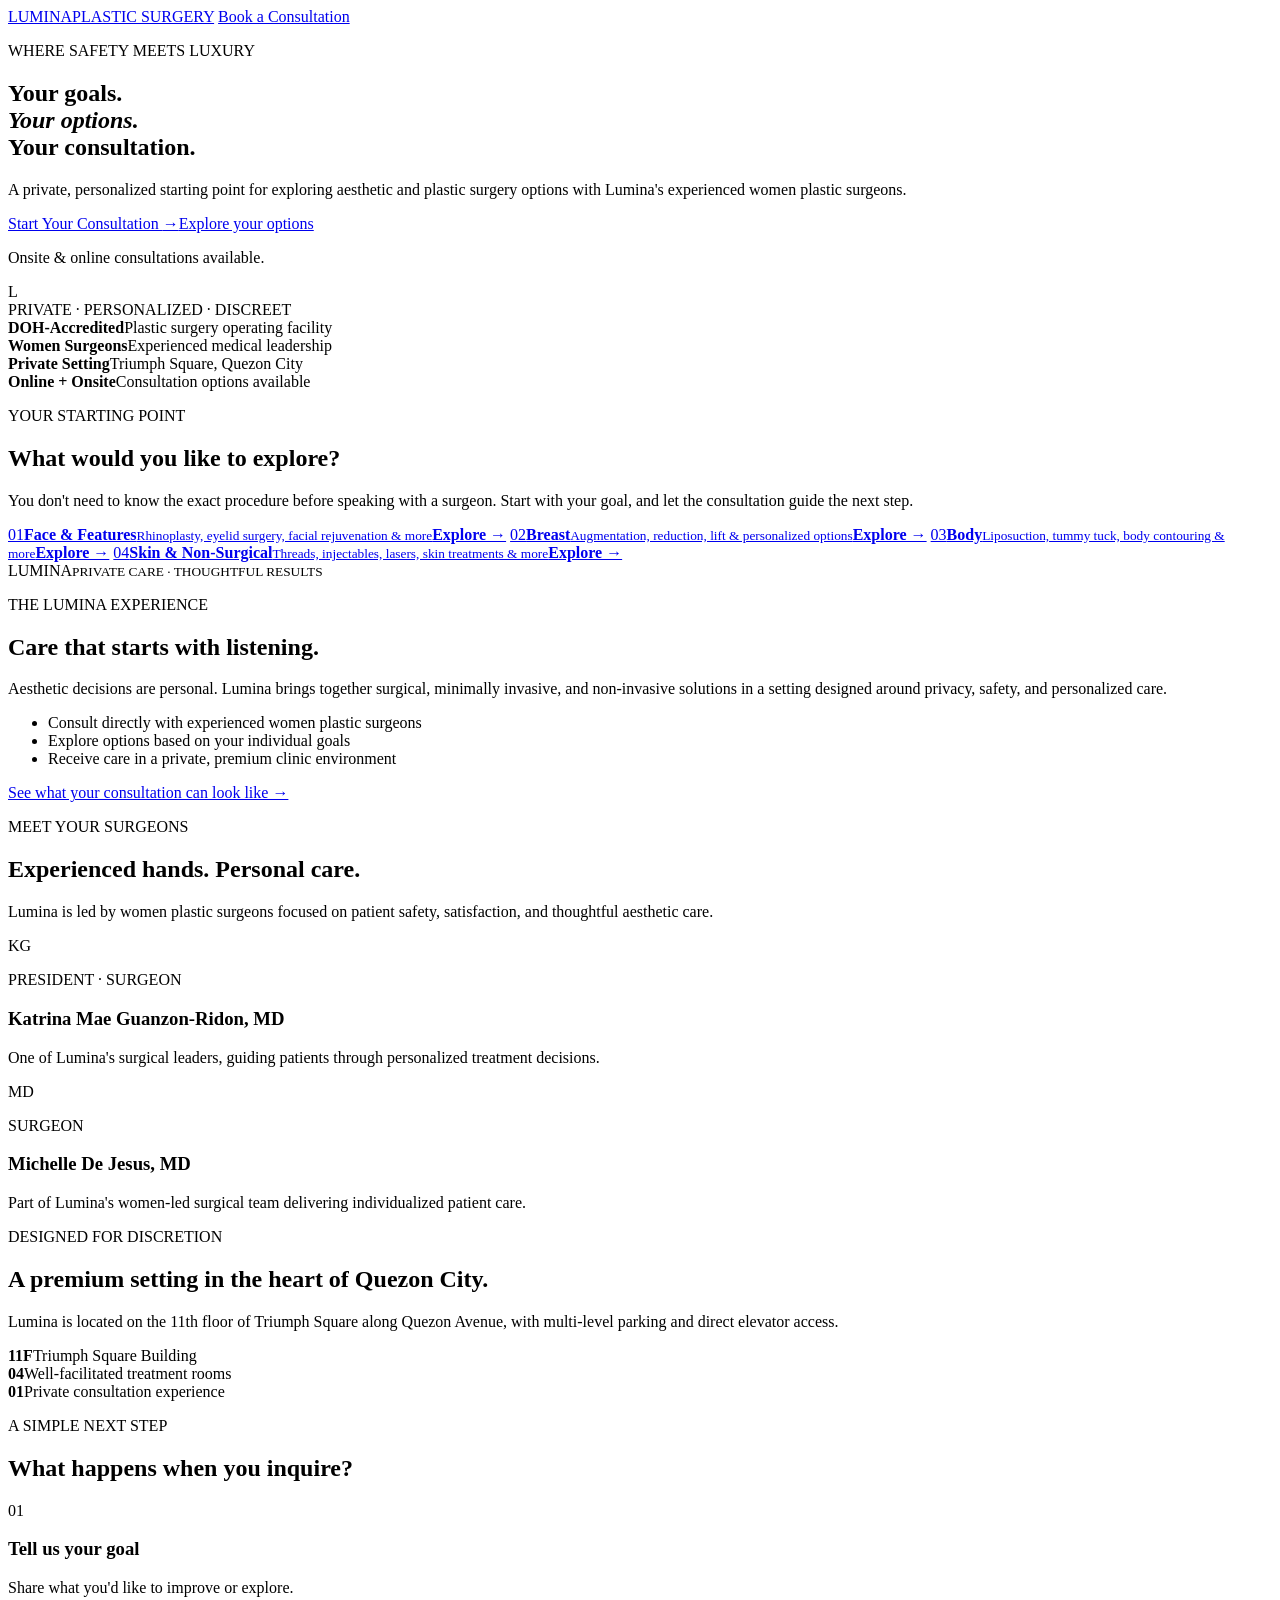
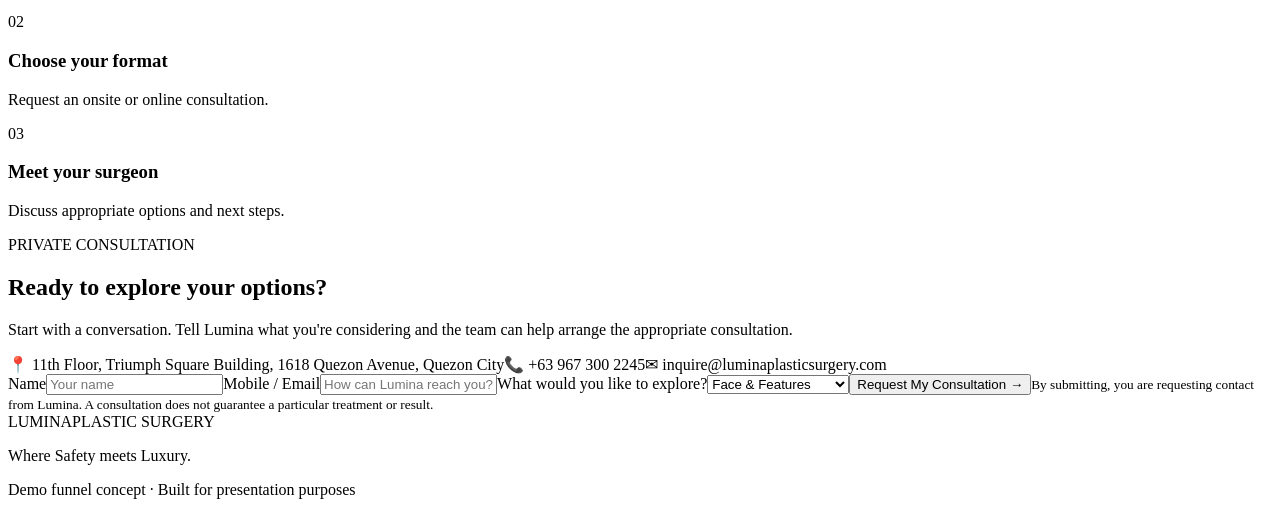
==== index.html @ b513e0ab "Build Lumina Funnel V1" ====
<!doctype html>
<html lang="en">
<head>
  <meta charset="utf-8">
  <meta name="viewport" content="width=device-width, initial-scale=1">
  <title>Lumina Plastic Surgery | Private Consultation</title>
  <meta name="description" content="A private consultation experience for surgical, minimally invasive, and non-invasive aesthetic care at Lumina Plastic Surgery in Quezon City.">
  <link rel="preconnect" href="https://fonts.googleapis.com">
  <link rel="preconnect" href="https://fonts.gstatic.com" crossorigin>
  <link href="https://fonts.googleapis.com/css2?family=DM+Sans:wght@400;500;600&family=Playfair+Display:wght@500;600&display=swap" rel="stylesheet">
  <link rel="stylesheet" href="styles.css">
</head>
<body>
  <header class="nav">
    <a class="brand" href="#top" aria-label="Lumina Plastic Surgery home">LUMINA<span>PLASTIC SURGERY</span></a>
    <a class="nav-cta" href="#consultation">Book a Consultation</a>
  </header>

  <main id="top">
    <section class="hero">
      <div class="hero-copy">
        <p class="eyebrow">WHERE SAFETY MEETS LUXURY</p>
        <h1>Your goals.<br><em>Your options.</em><br>Your consultation.</h1>
        <p class="lead">A private, personalized starting point for exploring aesthetic and plastic surgery options with Lumina's experienced women plastic surgeons.</p>
        <div class="actions"><a class="button primary" href="#consultation">Start Your Consultation <span>→</span></a><a class="text-link" href="#path">Explore your options</a></div>
        <p class="micro">Onsite &amp; online consultations available.</p>
      </div>
      <div class="hero-art" aria-label="Lumina private consultation setting">
        <div class="arch"><div class="arch-inner"><span>L</span></div></div>
        <div class="art-note">PRIVATE · PERSONALIZED · DISCREET</div>
      </div>
    </section>

    <section class="trust-strip">
      <div><strong>DOH-Accredited</strong><span>Plastic surgery operating facility</span></div>
      <div><strong>Women Surgeons</strong><span>Experienced medical leadership</span></div>
      <div><strong>Private Setting</strong><span>Triumph Square, Quezon City</span></div>
      <div><strong>Online + Onsite</strong><span>Consultation options available</span></div>
    </section>

    <section class="section" id="path">
      <div class="section-intro"><p class="eyebrow">YOUR STARTING POINT</p><h2>What would you like to explore?</h2><p>You don't need to know the exact procedure before speaking with a surgeon. Start with your goal, and let the consultation guide the next step.</p></div>
      <div class="goal-grid">
        <a href="#consultation"><span>01</span><strong>Face &amp; Features</strong><small>Rhinoplasty, eyelid surgery, facial rejuvenation &amp; more</small><b>Explore →</b></a>
        <a href="#consultation"><span>02</span><strong>Breast</strong><small>Augmentation, reduction, lift &amp; personalized options</small><b>Explore →</b></a>
        <a href="#consultation"><span>03</span><strong>Body</strong><small>Liposuction, tummy tuck, body contouring &amp; more</small><b>Explore →</b></a>
        <a href="#consultation"><span>04</span><strong>Skin &amp; Non-Surgical</strong><small>Threads, injectables, lasers, skin treatments &amp; more</small><b>Explore →</b></a>
      </div>
    </section>

    <section class="editorial">
      <div class="editorial-image"><div><span>LUMINA</span><small>PRIVATE CARE · THOUGHTFUL RESULTS</small></div></div>
      <div class="editorial-copy"><p class="eyebrow">THE LUMINA EXPERIENCE</p><h2>Care that starts with listening.</h2><p>Aesthetic decisions are personal. Lumina brings together surgical, minimally invasive, and non-invasive solutions in a setting designed around privacy, safety, and personalized care.</p><ul><li>Consult directly with experienced women plastic surgeons</li><li>Explore options based on your individual goals</li><li>Receive care in a private, premium clinic environment</li></ul><a class="text-link" href="#consultation">See what your consultation can look like →</a></div>
    </section>

    <section class="doctors section">
      <div class="section-intro"><p class="eyebrow">MEET YOUR SURGEONS</p><h2>Experienced hands. Personal care.</h2><p>Lumina is led by women plastic surgeons focused on patient safety, satisfaction, and thoughtful aesthetic care.</p></div>
      <div class="doctor-grid"><article><div class="portrait">KG</div><p class="role">PRESIDENT · SURGEON</p><h3>Katrina Mae Guanzon-Ridon, MD</h3><p>One of Lumina's surgical leaders, guiding patients through personalized treatment decisions.</p></article><article><div class="portrait">MD</div><p class="role">SURGEON</p><h3>Michelle De Jesus, MD</h3><p>Part of Lumina's women-led surgical team delivering individualized patient care.</p></article></div>
    </section>

    <section class="facility">
      <div><p class="eyebrow">DESIGNED FOR DISCRETION</p><h2>A premium setting in the heart of Quezon City.</h2><p>Lumina is located on the 11th floor of Triumph Square along Quezon Avenue, with multi-level parking and direct elevator access.</p></div>
      <div class="facility-card"><div><strong>11F</strong><span>Triumph Square Building</span></div><div><strong>04</strong><span>Well-facilitated treatment rooms</span></div><div><strong>01</strong><span>Private consultation experience</span></div></div>
    </section>

    <section class="steps section"><div class="section-intro"><p class="eyebrow">A SIMPLE NEXT STEP</p><h2>What happens when you inquire?</h2></div><div class="step-grid"><div><span>01</span><h3>Tell us your goal</h3><p>Share what you'd like to improve or explore.</p></div><div><span>02</span><h3>Choose your format</h3><p>Request an onsite or online consultation.</p></div><div><span>03</span><h3>Meet your surgeon</h3><p>Discuss appropriate options and next steps.</p></div></div></section>

    <section class="consult" id="consultation">
      <div class="consult-copy"><p class="eyebrow">PRIVATE CONSULTATION</p><h2>Ready to explore your options?</h2><p>Start with a conversation. Tell Lumina what you're considering and the team can help arrange the appropriate consultation.</p><div class="contact-lines"><span>📍 11th Floor, Triumph Square Building, 1618 Quezon Avenue, Quezon City</span><span>📞 +63 967 300 2245</span><span>✉ inquire@luminaplasticsurgery.com</span></div></div>
      <form class="form" action="https://formsubmit.co/inquire@luminaplasticsurgery.com" method="POST"><input type="hidden" name="_subject" value="Lumina Consultation Inquiry"><input type="hidden" name="_captcha" value="false"><label>Name<input name="name" required placeholder="Your name"></label><label>Mobile / Email<input name="contact" required placeholder="How can Lumina reach you?"></label><label>What would you like to explore?<select name="goal"><option>Face & Features</option><option>Breast</option><option>Body</option><option>Skin & Non-Surgical</option><option>I'm not sure yet</option></select></label><button class="button primary" type="submit">Request My Consultation <span>→</span></button><small>By submitting, you are requesting contact from Lumina. A consultation does not guarantee a particular treatment or result.</small></form>
    </section>
  </main>

  <footer><div class="brand">LUMINA<span>PLASTIC SURGERY</span></div><p>Where Safety meets Luxury.</p><p>Demo funnel concept · Built for presentation purposes</p></footer>
</body>
</html>
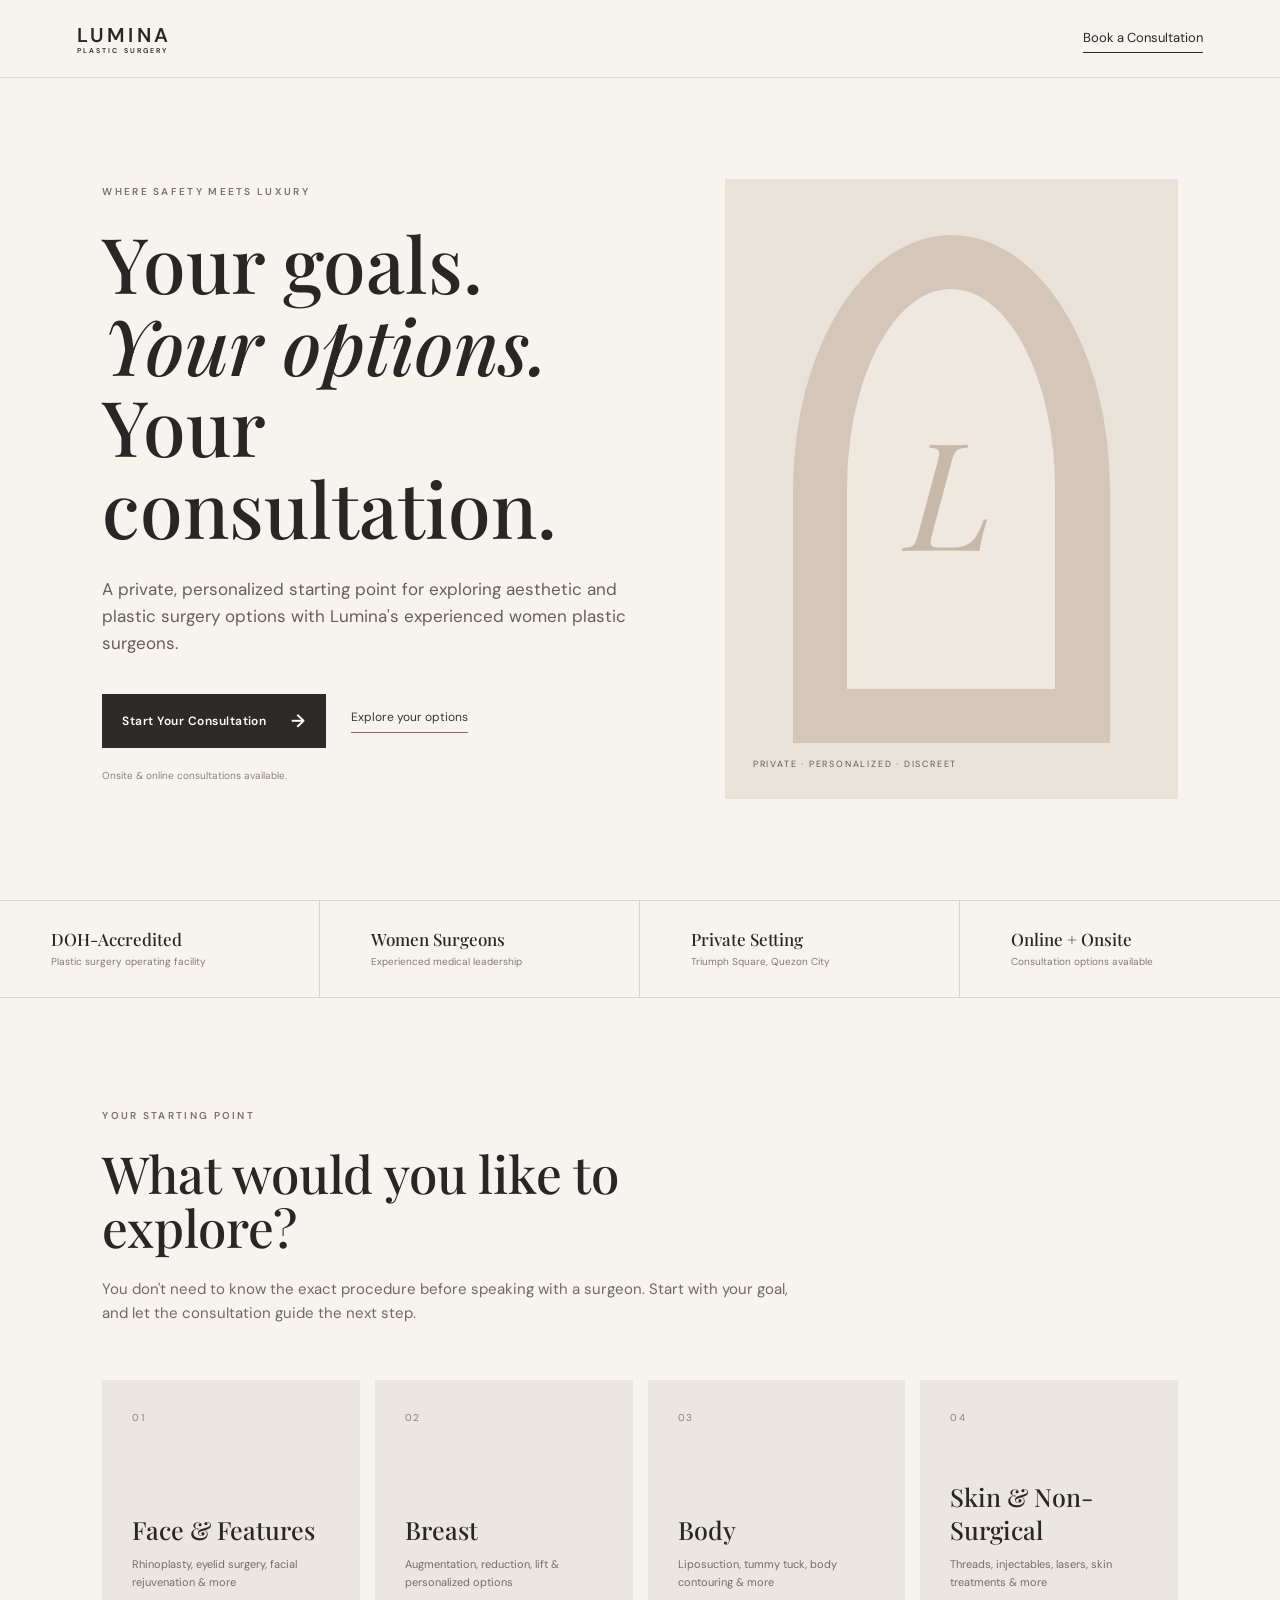
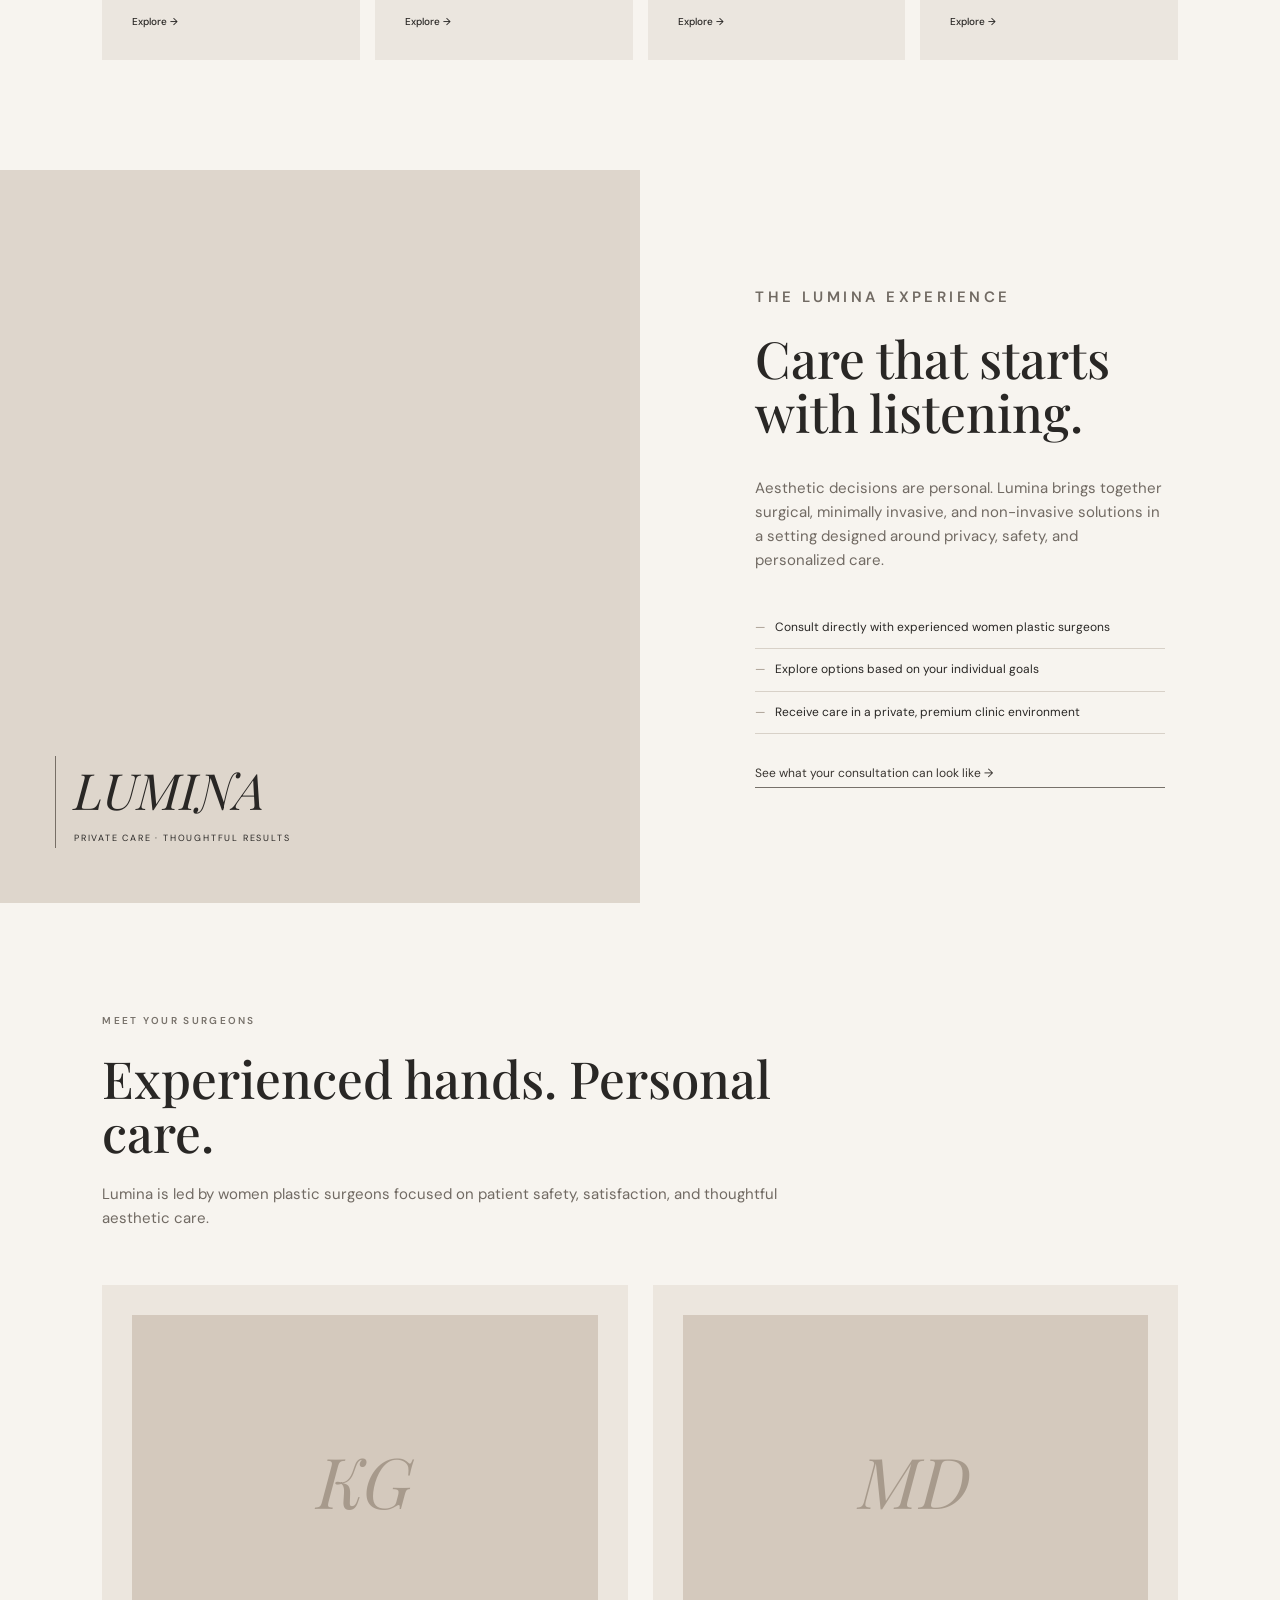
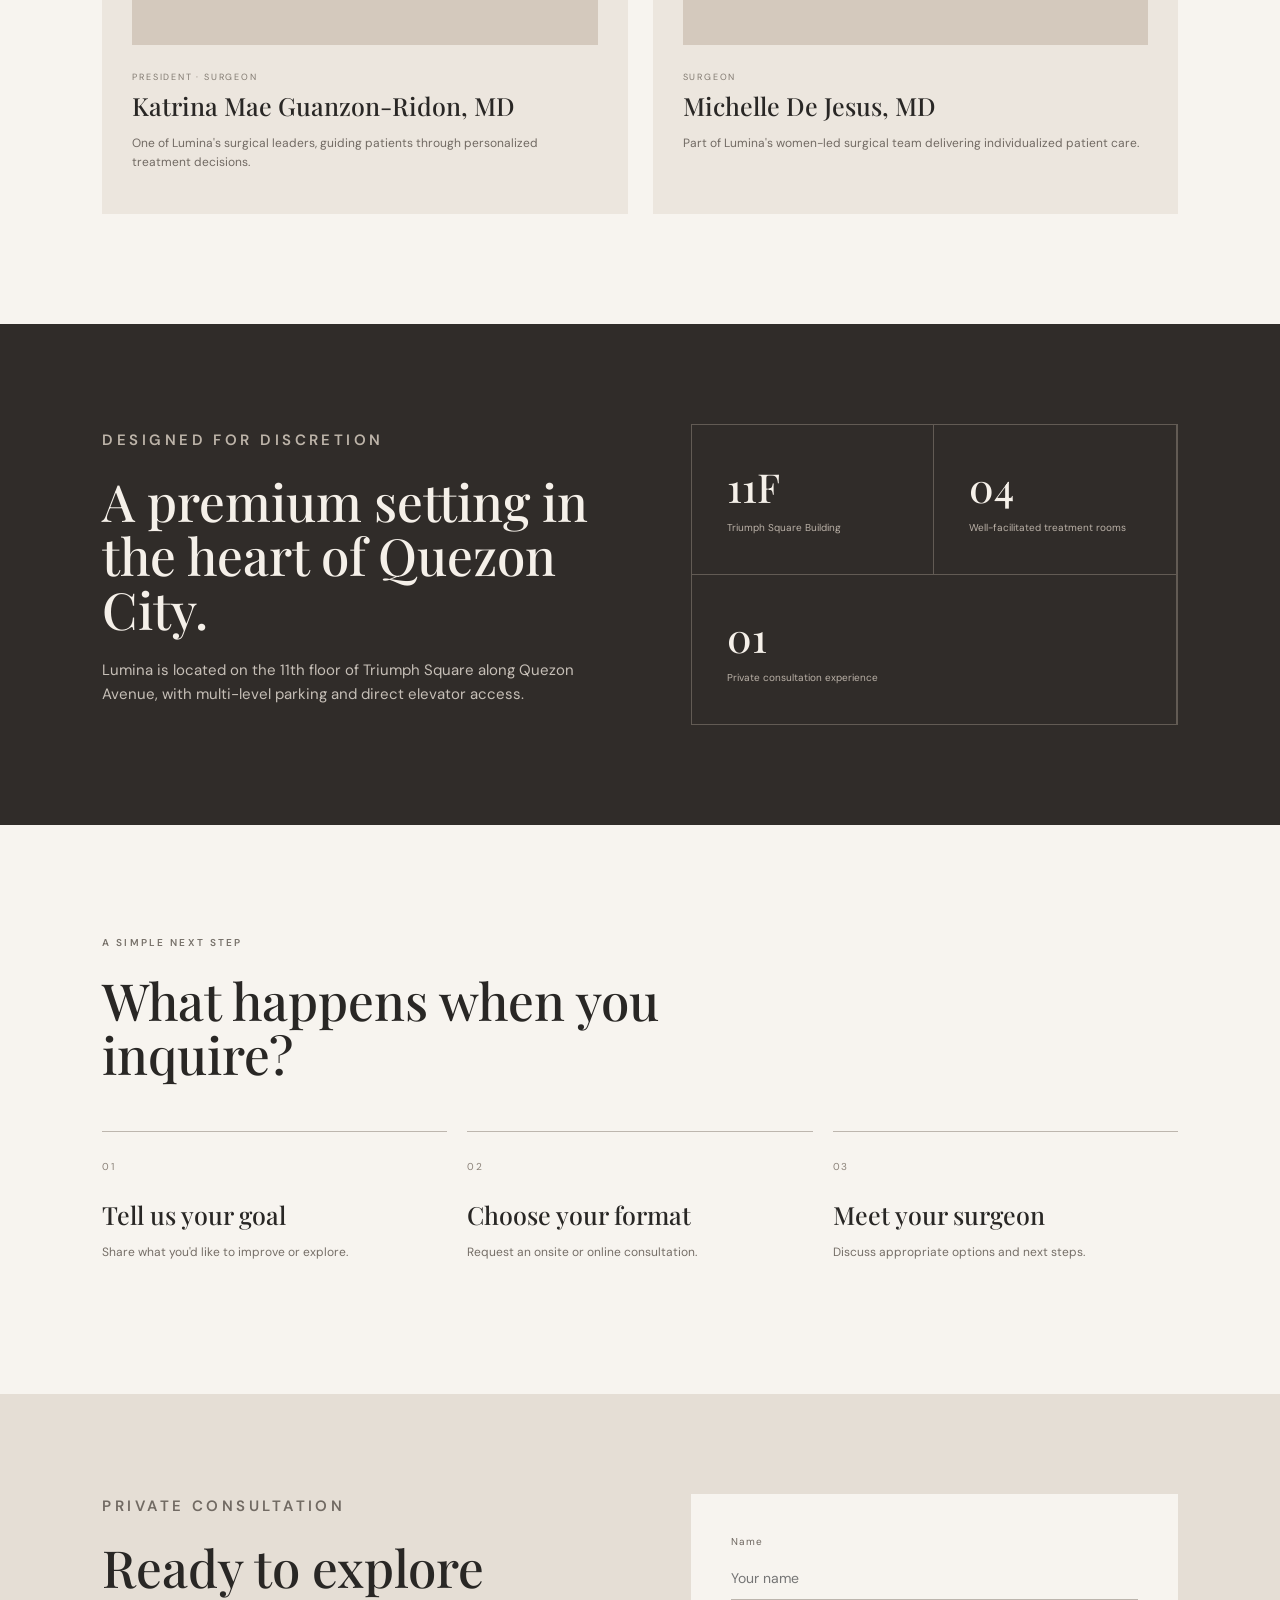
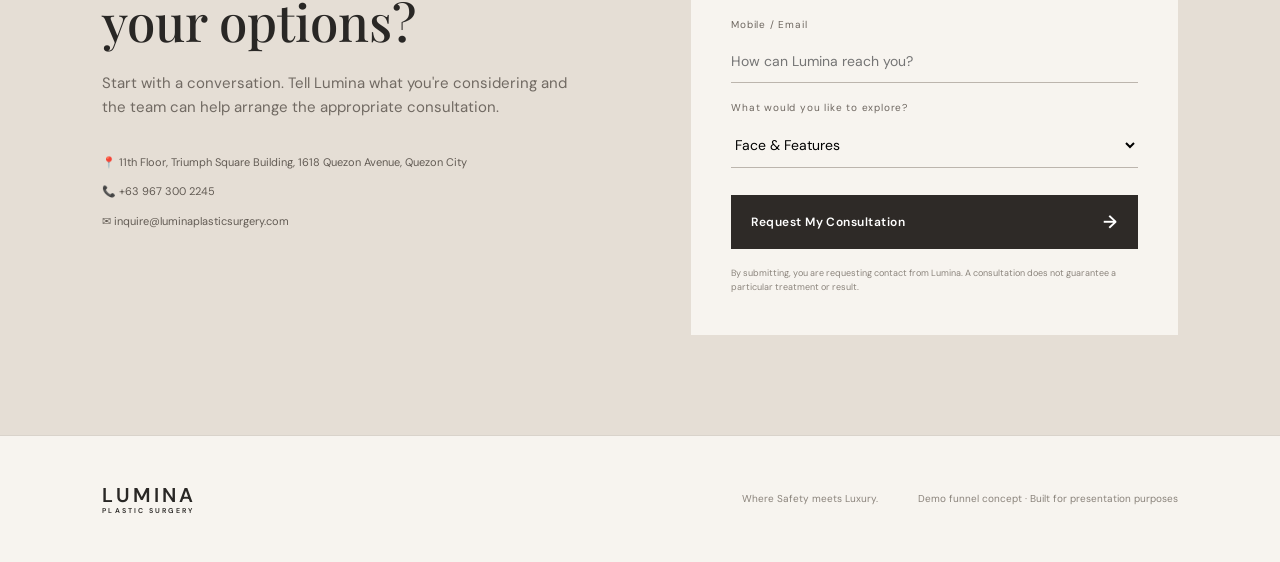
==== commit 969a701b: "Promote Lumina Funnel V1.1 to root" ====
--- a/index.html
+++ b/index.html
@@ -1,76 +1 @@
-<!doctype html>
-<html lang="en">
-<head>
-  <meta charset="utf-8">
-  <meta name="viewport" content="width=device-width, initial-scale=1">
-  <title>Lumina Plastic Surgery | Private Consultation</title>
-  <meta name="description" content="A private consultation experience for surgical, minimally invasive, and non-invasive aesthetic care at Lumina Plastic Surgery in Quezon City.">
-  <link rel="preconnect" href="https://fonts.googleapis.com">
-  <link rel="preconnect" href="https://fonts.gstatic.com" crossorigin>
-  <link href="https://fonts.googleapis.com/css2?family=DM+Sans:wght@400;500;600&family=Playfair+Display:wght@500;600&display=swap" rel="stylesheet">
-  <link rel="stylesheet" href="styles.css">
-</head>
-<body>
-  <header class="nav">
-    <a class="brand" href="#top" aria-label="Lumina Plastic Surgery home">LUMINA<span>PLASTIC SURGERY</span></a>
-    <a class="nav-cta" href="#consultation">Book a Consultation</a>
-  </header>
-
-  <main id="top">
-    <section class="hero">
-      <div class="hero-copy">
-        <p class="eyebrow">WHERE SAFETY MEETS LUXURY</p>
-        <h1>Your goals.<br><em>Your options.</em><br>Your consultation.</h1>
-        <p class="lead">A private, personalized starting point for exploring aesthetic and plastic surgery options with Lumina's experienced women plastic surgeons.</p>
-        <div class="actions"><a class="button primary" href="#consultation">Start Your Consultation <span>→</span></a><a class="text-link" href="#path">Explore your options</a></div>
-        <p class="micro">Onsite &amp; online consultations available.</p>
-      </div>
-      <div class="hero-art" aria-label="Lumina private consultation setting">
-        <div class="arch"><div class="arch-inner"><span>L</span></div></div>
-        <div class="art-note">PRIVATE · PERSONALIZED · DISCREET</div>
-      </div>
-    </section>
-
-    <section class="trust-strip">
-      <div><strong>DOH-Accredited</strong><span>Plastic surgery operating facility</span></div>
-      <div><strong>Women Surgeons</strong><span>Experienced medical leadership</span></div>
-      <div><strong>Private Setting</strong><span>Triumph Square, Quezon City</span></div>
-      <div><strong>Online + Onsite</strong><span>Consultation options available</span></div>
-    </section>
-
-    <section class="section" id="path">
-      <div class="section-intro"><p class="eyebrow">YOUR STARTING POINT</p><h2>What would you like to explore?</h2><p>You don't need to know the exact procedure before speaking with a surgeon. Start with your goal, and let the consultation guide the next step.</p></div>
-      <div class="goal-grid">
-        <a href="#consultation"><span>01</span><strong>Face &amp; Features</strong><small>Rhinoplasty, eyelid surgery, facial rejuvenation &amp; more</small><b>Explore →</b></a>
-        <a href="#consultation"><span>02</span><strong>Breast</strong><small>Augmentation, reduction, lift &amp; personalized options</small><b>Explore →</b></a>
-        <a href="#consultation"><span>03</span><strong>Body</strong><small>Liposuction, tummy tuck, body contouring &amp; more</small><b>Explore →</b></a>
-        <a href="#consultation"><span>04</span><strong>Skin &amp; Non-Surgical</strong><small>Threads, injectables, lasers, skin treatments &amp; more</small><b>Explore →</b></a>
-      </div>
-    </section>
-
-    <section class="editorial">
-      <div class="editorial-image"><div><span>LUMINA</span><small>PRIVATE CARE · THOUGHTFUL RESULTS</small></div></div>
-      <div class="editorial-copy"><p class="eyebrow">THE LUMINA EXPERIENCE</p><h2>Care that starts with listening.</h2><p>Aesthetic decisions are personal. Lumina brings together surgical, minimally invasive, and non-invasive solutions in a setting designed around privacy, safety, and personalized care.</p><ul><li>Consult directly with experienced women plastic surgeons</li><li>Explore options based on your individual goals</li><li>Receive care in a private, premium clinic environment</li></ul><a class="text-link" href="#consultation">See what your consultation can look like →</a></div>
-    </section>
-
-    <section class="doctors section">
-      <div class="section-intro"><p class="eyebrow">MEET YOUR SURGEONS</p><h2>Experienced hands. Personal care.</h2><p>Lumina is led by women plastic surgeons focused on patient safety, satisfaction, and thoughtful aesthetic care.</p></div>
-      <div class="doctor-grid"><article><div class="portrait">KG</div><p class="role">PRESIDENT · SURGEON</p><h3>Katrina Mae Guanzon-Ridon, MD</h3><p>One of Lumina's surgical leaders, guiding patients through personalized treatment decisions.</p></article><article><div class="portrait">MD</div><p class="role">SURGEON</p><h3>Michelle De Jesus, MD</h3><p>Part of Lumina's women-led surgical team delivering individualized patient care.</p></article></div>
-    </section>
-
-    <section class="facility">
-      <div><p class="eyebrow">DESIGNED FOR DISCRETION</p><h2>A premium setting in the heart of Quezon City.</h2><p>Lumina is located on the 11th floor of Triumph Square along Quezon Avenue, with multi-level parking and direct elevator access.</p></div>
-      <div class="facility-card"><div><strong>11F</strong><span>Triumph Square Building</span></div><div><strong>04</strong><span>Well-facilitated treatment rooms</span></div><div><strong>01</strong><span>Private consultation experience</span></div></div>
-    </section>
-
-    <section class="steps section"><div class="section-intro"><p class="eyebrow">A SIMPLE NEXT STEP</p><h2>What happens when you inquire?</h2></div><div class="step-grid"><div><span>01</span><h3>Tell us your goal</h3><p>Share what you'd like to improve or explore.</p></div><div><span>02</span><h3>Choose your format</h3><p>Request an onsite or online consultation.</p></div><div><span>03</span><h3>Meet your surgeon</h3><p>Discuss appropriate options and next steps.</p></div></div></section>
-
-    <section class="consult" id="consultation">
-      <div class="consult-copy"><p class="eyebrow">PRIVATE CONSULTATION</p><h2>Ready to explore your options?</h2><p>Start with a conversation. Tell Lumina what you're considering and the team can help arrange the appropriate consultation.</p><div class="contact-lines"><span>📍 11th Floor, Triumph Square Building, 1618 Quezon Avenue, Quezon City</span><span>📞 +63 967 300 2245</span><span>✉ inquire@luminaplasticsurgery.com</span></div></div>
-      <form class="form" action="https://formsubmit.co/inquire@luminaplasticsurgery.com" method="POST"><input type="hidden" name="_subject" value="Lumina Consultation Inquiry"><input type="hidden" name="_captcha" value="false"><label>Name<input name="name" required placeholder="Your name"></label><label>Mobile / Email<input name="contact" required placeholder="How can Lumina reach you?"></label><label>What would you like to explore?<select name="goal"><option>Face & Features</option><option>Breast</option><option>Body</option><option>Skin & Non-Surgical</option><option>I'm not sure yet</option></select></label><button class="button primary" type="submit">Request My Consultation <span>→</span></button><small>By submitting, you are requesting contact from Lumina. A consultation does not guarantee a particular treatment or result.</small></form>
-    </section>
-  </main>
-
-  <footer><div class="brand">LUMINA<span>PLASTIC SURGERY</span></div><p>Where Safety meets Luxury.</p><p>Demo funnel concept · Built for presentation purposes</p></footer>
-</body>
-</html>+<!doctype html><html lang="en"><head><meta charset="utf-8"><meta name="viewport" content="width=device-width, initial-scale=1"><title>Lumina Plastic Surgery | Private Consultation</title><meta name="description" content="A private consultation experience for surgical, minimally invasive, and non-invasive aesthetic care at Lumina Plastic Surgery in Quezon City."><meta name="theme-color" content="#f6f2ec"><meta property="og:title" content="Lumina Plastic Surgery | Private Consultation"><meta property="og:description" content="Your goals. Your options. Your consultation."><meta property="og:type" content="website"><link rel="preconnect" href="https://fonts.googleapis.com"><link rel="preconnect" href="https://fonts.gstatic.com" crossorigin><link href="https://fonts.googleapis.com/css2?family=DM+Sans:wght@400;500;600&family=Playfair+Display:wght@500;600&display=swap" rel="stylesheet"><link rel="stylesheet" href="styles.css"></head><body><header class="nav"><a class="brand" href="#top" aria-label="Lumina Plastic Surgery home">LUMINA<span>PLASTIC SURGERY</span></a><a class="nav-cta" href="#consultation">Book a Consultation</a></header><main id="top"><section class="hero"><div class="hero-copy"><p class="eyebrow">WHERE SAFETY MEETS LUXURY</p><h1>Your goals.<br><em>Your options.</em><br>Your consultation.</h1><p class="lead">A private, personalized starting point for exploring aesthetic and plastic surgery options with Lumina's experienced women plastic surgeons.</p><div class="actions"><a class="button primary" href="#consultation">Start Your Consultation <span>→</span></a><a class="text-link" href="#path">Explore your options</a></div><p class="micro">Onsite &amp; online consultations available.</p></div><div class="hero-art" aria-label="Lumina private consultation setting"><div class="arch"><div class="arch-inner"><span>L</span></div></div><div class="art-note">PRIVATE · PERSONALIZED · DISCREET</div></div></section><section class="trust-strip" aria-label="Lumina trust points"><div><strong>DOH-Accredited</strong><span>Plastic surgery operating facility</span></div><div><strong>Women Surgeons</strong><span>Experienced medical leadership</span></div><div><strong>Private Setting</strong><span>Triumph Square, Quezon City</span></div><div><strong>Online + Onsite</strong><span>Consultation options available</span></div></section><section class="section" id="path"><div class="section-intro"><p class="eyebrow">YOUR STARTING POINT</p><h2>What would you like to explore?</h2><p>You don't need to know the exact procedure before speaking with a surgeon. Start with your goal, and let the consultation guide the next step.</p></div><div class="goal-grid"><a href="#consultation"><span>01</span><strong>Face &amp; Features</strong><small>Rhinoplasty, eyelid surgery, facial rejuvenation &amp; more</small><b>Explore →</b></a><a href="#consultation"><span>02</span><strong>Breast</strong><small>Augmentation, reduction, lift &amp; personalized options</small><b>Explore →</b></a><a href="#consultation"><span>03</span><strong>Body</strong><small>Liposuction, tummy tuck, body contouring &amp; more</small><b>Explore →</b></a><a href="#consultation"><span>04</span><strong>Skin &amp; Non-Surgical</strong><small>Threads, injectables, lasers, skin treatments &amp; more</small><b>Explore →</b></a></div></section><section class="editorial"><div class="editorial-image"><div><span>LUMINA</span><small>PRIVATE CARE · THOUGHTFUL RESULTS</small></div></div><div class="editorial-copy"><p class="eyebrow">THE LUMINA EXPERIENCE</p><h2>Care that starts with listening.</h2><p>Aesthetic decisions are personal. Lumina brings together surgical, minimally invasive, and non-invasive solutions in a setting designed around privacy, safety, and personalized care.</p><ul><li>Consult directly with experienced women plastic surgeons</li><li>Explore options based on your individual goals</li><li>Receive care in a private, premium clinic environment</li></ul><a class="text-link" href="#consultation">See what your consultation can look like →</a></div></section><section class="doctors section"><div class="section-intro"><p class="eyebrow">MEET YOUR SURGEONS</p><h2>Experienced hands. Personal care.</h2><p>Lumina is led by women plastic surgeons focused on patient safety, satisfaction, and thoughtful aesthetic care.</p></div><div class="doctor-grid"><article><div class="portrait">KG</div><p class="role">PRESIDENT · SURGEON</p><h3>Katrina Mae Guanzon-Ridon, MD</h3><p>One of Lumina's surgical leaders, guiding patients through personalized treatment decisions.</p></article><article><div class="portrait">MD</div><p class="role">SURGEON</p><h3>Michelle De Jesus, MD</h3><p>Part of Lumina's women-led surgical team delivering individualized patient care.</p></article></div></section><section class="facility"><div><p class="eyebrow">DESIGNED FOR DISCRETION</p><h2>A premium setting in the heart of Quezon City.</h2><p>Lumina is located on the 11th floor of Triumph Square along Quezon Avenue, with multi-level parking and direct elevator access.</p></div><div class="facility-card"><div><strong>11F</strong><span>Triumph Square Building</span></div><div><strong>04</strong><span>Well-facilitated treatment rooms</span></div><div><strong>01</strong><span>Private consultation experience</span></div></div></section><section class="steps section"><div class="section-intro"><p class="eyebrow">A SIMPLE NEXT STEP</p><h2>What happens when you inquire?</h2></div><div class="step-grid"><div><span>01</span><h3>Tell us your goal</h3><p>Share what you'd like to improve or explore.</p></div><div><span>02</span><h3>Choose your format</h3><p>Request an onsite or online consultation.</p></div><div><span>03</span><h3>Meet your surgeon</h3><p>Discuss appropriate options and next steps.</p></div></div></section><section class="consult" id="consultation"><div class="consult-copy"><p class="eyebrow">PRIVATE CONSULTATION</p><h2>Ready to explore your options?</h2><p>Start with a conversation. Tell Lumina what you're considering and the team can help arrange the appropriate consultation.</p><div class="contact-lines"><a href="https://www.google.com/maps/search/?api=1&query=Triumph+Square+Building+1618+Quezon+Avenue+Quezon+City">📍 11th Floor, Triumph Square Building, 1618 Quezon Avenue, Quezon City</a><a href="tel:+639673002245">📞 +63 967 300 2245</a><a href="mailto:inquire@luminaplasticsurgery.com">✉ inquire@luminaplasticsurgery.com</a></div></div><form class="form" action="https://formsubmit.co/inquire@luminaplasticsurgery.com" method="POST"><input type="hidden" name="_subject" value="Lumina Consultation Inquiry"><input type="hidden" name="_captcha" value="false"><input type="hidden" name="_template" value="table"><label>Name<input name="name" autocomplete="name" required placeholder="Your name"></label><label>Mobile / Email<input name="contact" autocomplete="email" required placeholder="How can Lumina reach you?"></label><label>What would you like to explore?<select name="goal"><option>Face &amp; Features</option><option>Breast</option><option>Body</option><option>Skin &amp; Non-Surgical</option><option>I'm not sure yet</option></select></label><button class="button primary" type="submit">Request My Consultation <span>→</span></button><small>By submitting, you are requesting contact from Lumina. A consultation does not guarantee a particular treatment or result.</small></form></section></main><footer><div class="brand">LUMINA<span>PLASTIC SURGERY</span></div><p>Where Safety meets Luxury.</p><p>Demo funnel concept · Built for presentation purposes</p></footer><a class="mobile-cta" href="#consultation" aria-label="Request a private consultation">Request a Private Consultation <span>→</span></a></body></html>
--- a/styles.css
+++ b/styles.css
@@ -0,0 +1 @@
+*{box-sizing:border-box}html{scroll-behavior:smooth}body{margin:0;background:#f7f4ef;color:#292725;font-family:'DM Sans',sans-serif;line-height:1.6}.nav{height:78px;display:flex;align-items:center;justify-content:space-between;padding:0 6vw;border-bottom:1px solid #ded9d1;background:#f7f4ef;position:sticky;top:0;z-index:10}.brand{font:600 20px 'DM Sans';letter-spacing:.16em;color:#292725;text-decoration:none}.brand span{display:block;font-size:7px;letter-spacing:.3em;margin-top:-2px}.nav-cta{border-bottom:1px solid #292725;text-decoration:none;color:#292725;font-size:13px;padding:4px 0}.hero{min-height:calc(100vh - 78px);display:grid;grid-template-columns:1fr .85fr;padding:7vw 8vw;gap:7vw;align-items:center}.eyebrow{font-size:10px;letter-spacing:.23em;font-weight:600;color:#77716a;margin:0 0 22px}.hero h1,h2{font-family:'Playfair Display',serif;font-weight:500;line-height:1.06}.hero h1{font-size:clamp(48px,6vw,88px);margin:0 0 28px}.hero h1 em{font-style:italic}.lead{font-size:17px;max-width:600px;color:#655f59}.actions{display:flex;gap:25px;align-items:center;margin-top:36px}.button{display:inline-flex;align-items:center;justify-content:space-between;gap:25px;border:0;text-decoration:none;padding:15px 20px;font:600 12px 'DM Sans';letter-spacing:.04em;cursor:pointer}.primary{background:#2e2a27;color:#fff}.primary span{font-size:18px}.text-link{color:#393531;text-decoration:none;border-bottom:1px solid #77716a;padding-bottom:4px;font-size:12px}.micro{font-size:10px;color:#8a847d;margin-top:20px}.hero-art{height:620px;position:relative;display:flex;justify-content:center;align-items:center;background:#e9e2d9;overflow:hidden}.arch{width:70%;height:82%;border-radius:50% 50% 0 0;background:#d4c7ba;padding:12%;position:relative}.arch-inner{height:100%;border-radius:50% 50% 0 0;background:#eee8e1;display:flex;align-items:center;justify-content:center}.arch-inner span{font:italic 150px 'Playfair Display';color:#c8b8a8}.art-note{position:absolute;bottom:28px;left:28px;font-size:9px;letter-spacing:.2em;color:#625b53}.trust-strip{display:grid;grid-template-columns:repeat(4,1fr);border-top:1px solid #d9d4cd;border-bottom:1px solid #d9d4cd}.trust-strip div{padding:27px 4vw;border-right:1px solid #d9d4cd}.trust-strip div:last-child{border:0}.trust-strip strong,.trust-strip span{display:block}.trust-strip strong{font:500 17px 'Playfair Display'}.trust-strip span{font-size:10px;color:#817b74;margin-top:4px}.section{padding:110px 8vw}.section-intro{max-width:700px}.section-intro h2,.editorial h2,.facility h2,.consult h2{font-size:clamp(38px,4vw,60px);margin:0 0 22px}.section-intro>p:last-child,.editorial-copy>p,.facility p,.consult-copy>p{color:#716a63;font-size:15px}.goal-grid{display:grid;grid-template-columns:repeat(4,1fr);gap:15px;margin-top:55px}.goal-grid a{background:#ebe6df;color:#292725;text-decoration:none;padding:30px;min-height:280px;display:flex;flex-direction:column;transition:.25s}.goal-grid a:hover{transform:translateY(-5px);background:#e4ddd4}.goal-grid span,.step-grid span{font-size:10px;color:#8a8178;letter-spacing:.15em}.goal-grid strong{font:500 25px 'Playfair Display';margin-top:auto}.goal-grid small{font-size:11px;color:#746d66;margin:10px 0 22px}.goal-grid b{font-size:10px;font-weight:500}.editorial{display:grid;grid-template-columns:1fr 1fr;min-height:650px}.editorial-image{background:#ded6cc;display:flex;align-items:end;padding:55px}.editorial-image div{border-left:1px solid #776f66;padding-left:18px}.editorial-image span{font:italic 50px 'Playfair Display';display:block}.editorial-image small{font-size:9px;letter-spacing:.2em}.editorial-copy{padding:9vw;display:flex;flex-direction:column;justify-content:center}.editorial-copy ul{padding:0;list-style:none;margin:20px 0 30px}.editorial-copy li{padding:11px 0;border-bottom:1px solid #d8d1c8;font-size:12px}.editorial-copy li:before{content:'—';margin-right:10px;color:#a3988c}.doctor-grid{display:grid;grid-template-columns:1fr 1fr;gap:25px;margin-top:55px}.doctor-grid article{background:#ece6de;padding:30px}.portrait{height:330px;background:#d4c9bd;display:flex;align-items:center;justify-content:center;font:italic 70px 'Playfair Display';color:#a79a8c}.role{font-size:9px;letter-spacing:.2em;color:#807970;margin:25px 0 5px}.doctor-grid h3{font:500 25px 'Playfair Display';margin:0}.doctor-grid article>p:last-child{font-size:12px;color:#716a63}.facility{padding:100px 8vw;background:#302c29;color:#f5f0e9;display:grid;grid-template-columns:1fr 1fr;gap:8vw;align-items:center}.facility .eyebrow{color:#bdb4a9}.facility p{color:#c6bfb7}.facility-card{border:1px solid #625b54;display:grid;grid-template-columns:1fr 1fr}.facility-card div{padding:35px;border-right:1px solid #625b54;border-bottom:1px solid #625b54}.facility-card div:last-child{grid-column:span 2;border-bottom:0}.facility-card strong{display:block;font:500 40px 'Playfair Display'}.facility-card span{font-size:10px;color:#bbb2a8}.steps{padding-bottom:100px}.step-grid{display:grid;grid-template-columns:repeat(3,1fr);gap:20px;margin-top:50px}.step-grid>div{border-top:1px solid #bdb6ae;padding:20px 0}.step-grid h3{font:500 25px 'Playfair Display';margin:20px 0 5px}.step-grid p{font-size:12px;color:#756e67}.consult{display:grid;grid-template-columns:1fr 1fr;gap:8vw;background:#e5ded5;padding:100px 8vw}.contact-lines{display:flex;flex-direction:column;gap:12px;margin-top:35px;font-size:11px}.contact-lines a{color:#625b54;text-decoration:none}.contact-lines a:hover{text-decoration:underline}.form{background:#f7f4ef;padding:40px;display:flex;flex-direction:column;gap:17px}.form label{font-size:10px;letter-spacing:.08em;color:#6d665f}.form input,.form select{display:block;width:100%;margin-top:7px;border:0;border-bottom:1px solid #bcb5ad;background:transparent;padding:12px 0;font:14px 'DM Sans';outline:none}.form button{margin-top:10px}.form small{font-size:9px;color:#8b847c}footer{padding:45px 8vw;border-top:1px solid #d9d3cb;display:flex;align-items:center;gap:40px}footer p{font-size:10px;color:#8a837b;margin-left:auto}footer p:last-child{margin-left:0}.mobile-cta{display:none}@media(max-width:800px){.nav{padding:0 5vw}.nav-cta{font-size:11px}.hero,.editorial,.facility,.consult{grid-template-columns:1fr}.hero{padding:65px 6vw;gap:45px}.hero-art{height:420px}.trust-strip{grid-template-columns:1fr 1fr}.trust-strip div:nth-child(2){border-right:0}.goal-grid{grid-template-columns:1fr 1fr}.section{padding:75px 6vw}.editorial-copy{padding:75px 6vw}.doctor-grid,.step-grid{grid-template-columns:1fr}.facility,.consult{padding:75px 6vw}.consult{gap:40px}footer{display:block;padding:40px 6vw}footer p{margin:15px 0}.brand{font-size:17px}.mobile-cta{display:flex;position:fixed;left:16px;right:16px;bottom:16px;z-index:30;align-items:center;justify-content:space-between;background:#2e2a27;color:#fff;text-decoration:none;padding:15px 18px;font-size:12px;box-shadow:0 10px 30px rgba(0,0,0,.16)}.mobile-cta span{font-size:18px}}@media(max-width:480px){.goal-grid,.trust-strip{grid-template-columns:1fr}.trust-strip div{border-right:0;border-bottom:1px solid #d9d4cd}.hero h1{font-size:47px}.actions{align-items:flex-start;flex-direction:column}.form{padding:25px}.facility-card{grid-template-columns:1fr}.facility-card div{border-right:0}.facility-card div:last-child{grid-column:auto}.portrait{height:270px}}
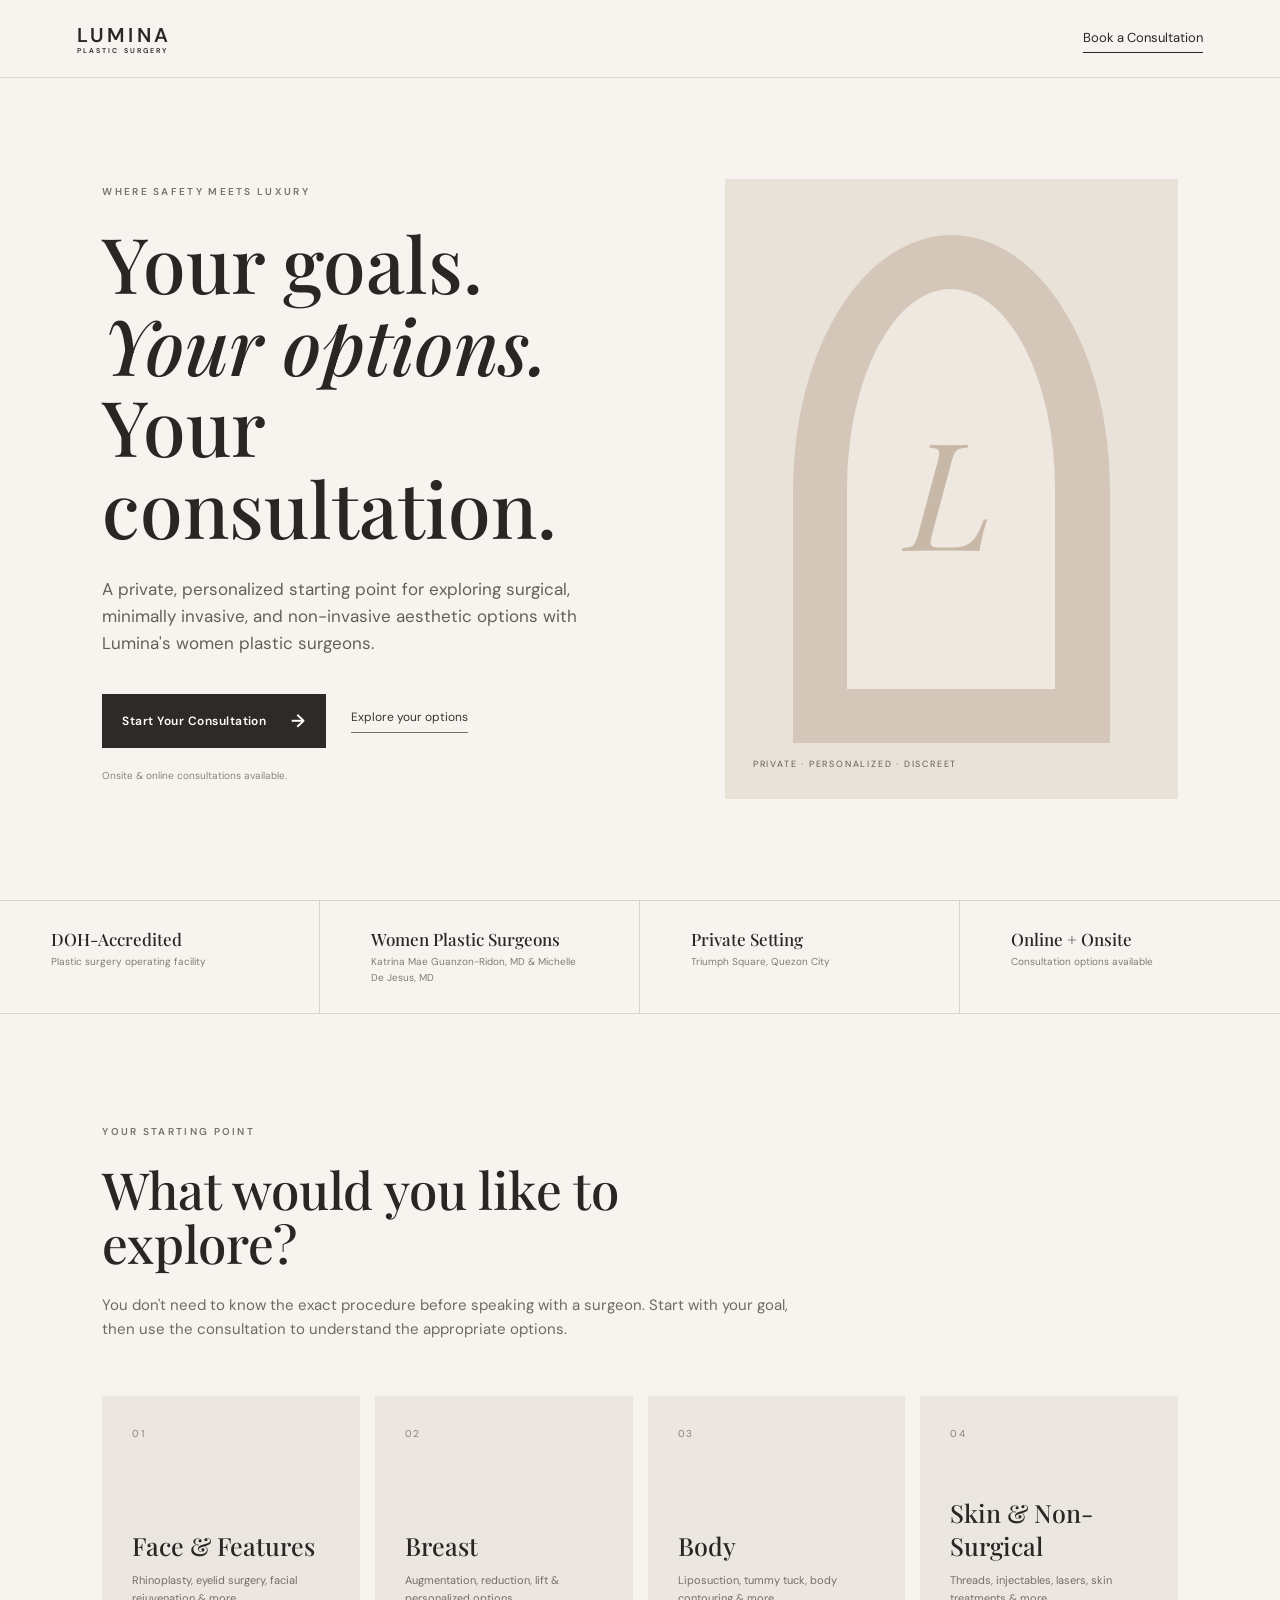
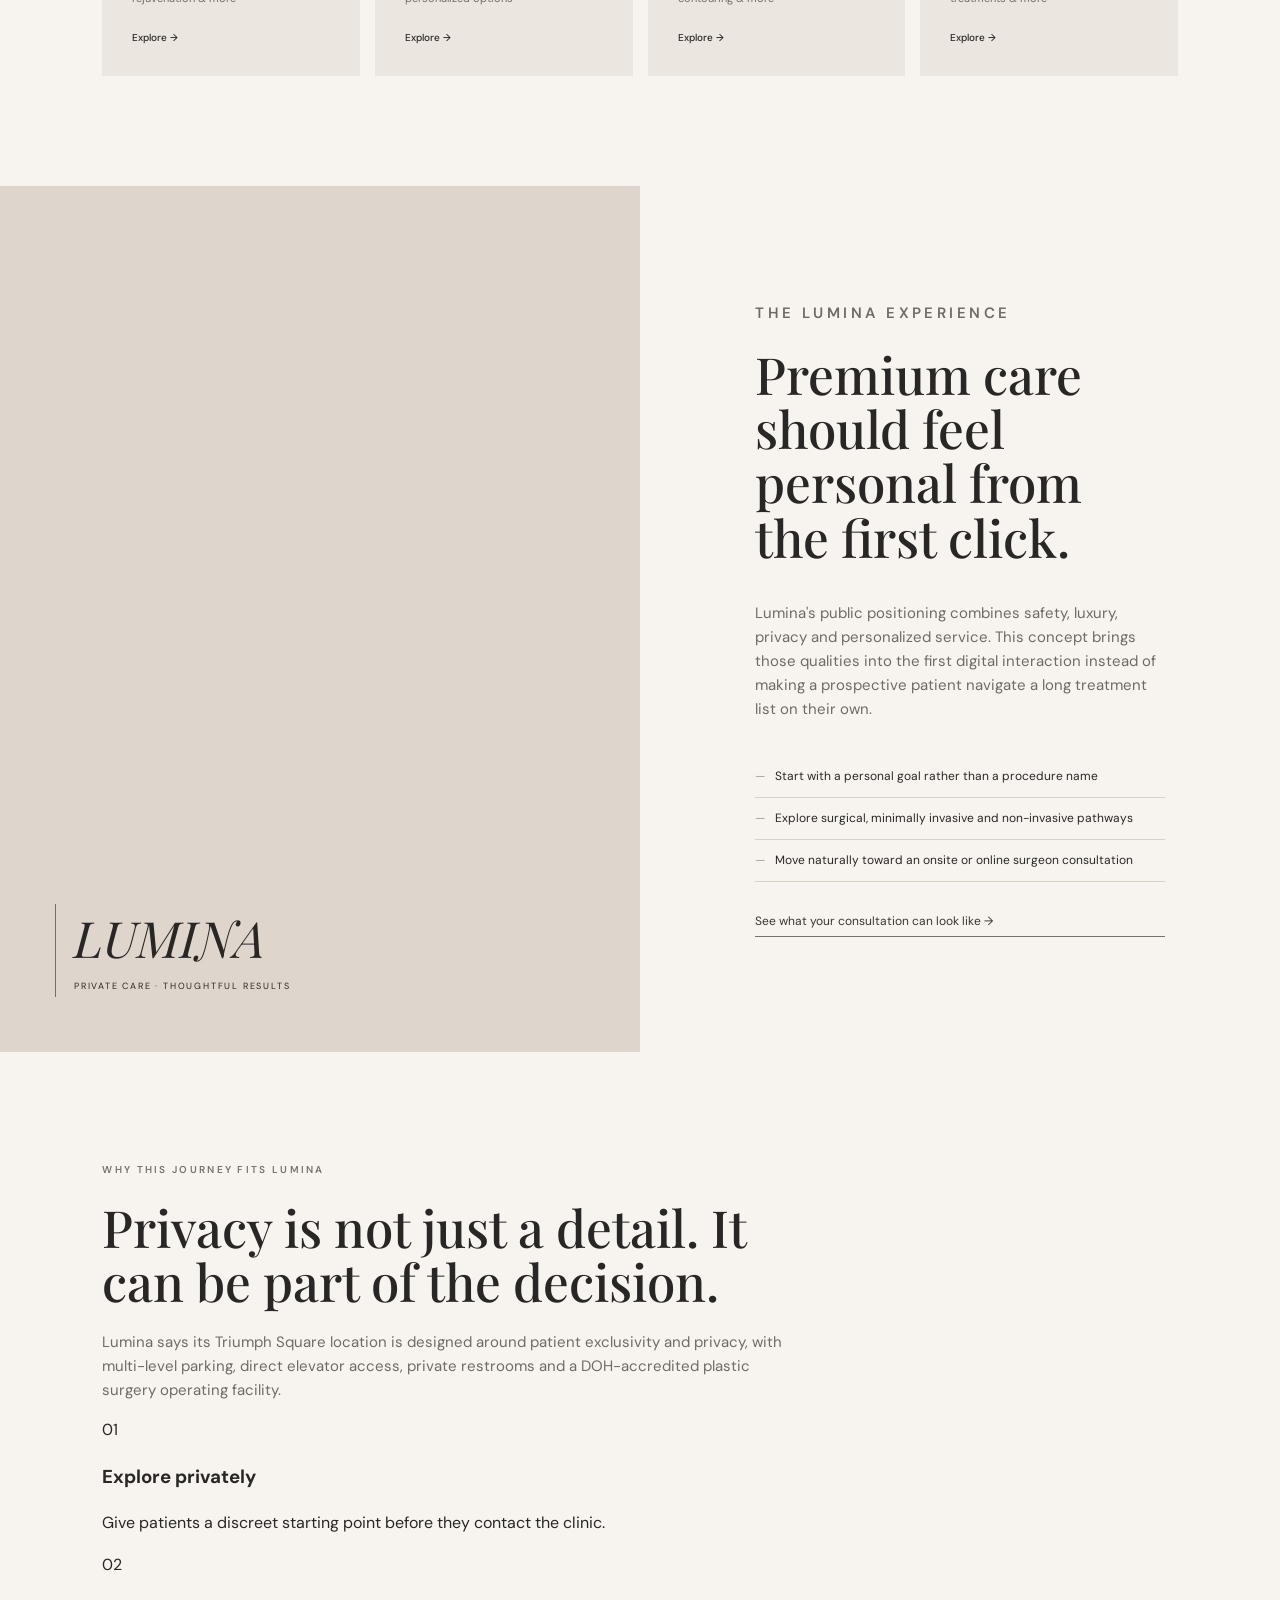
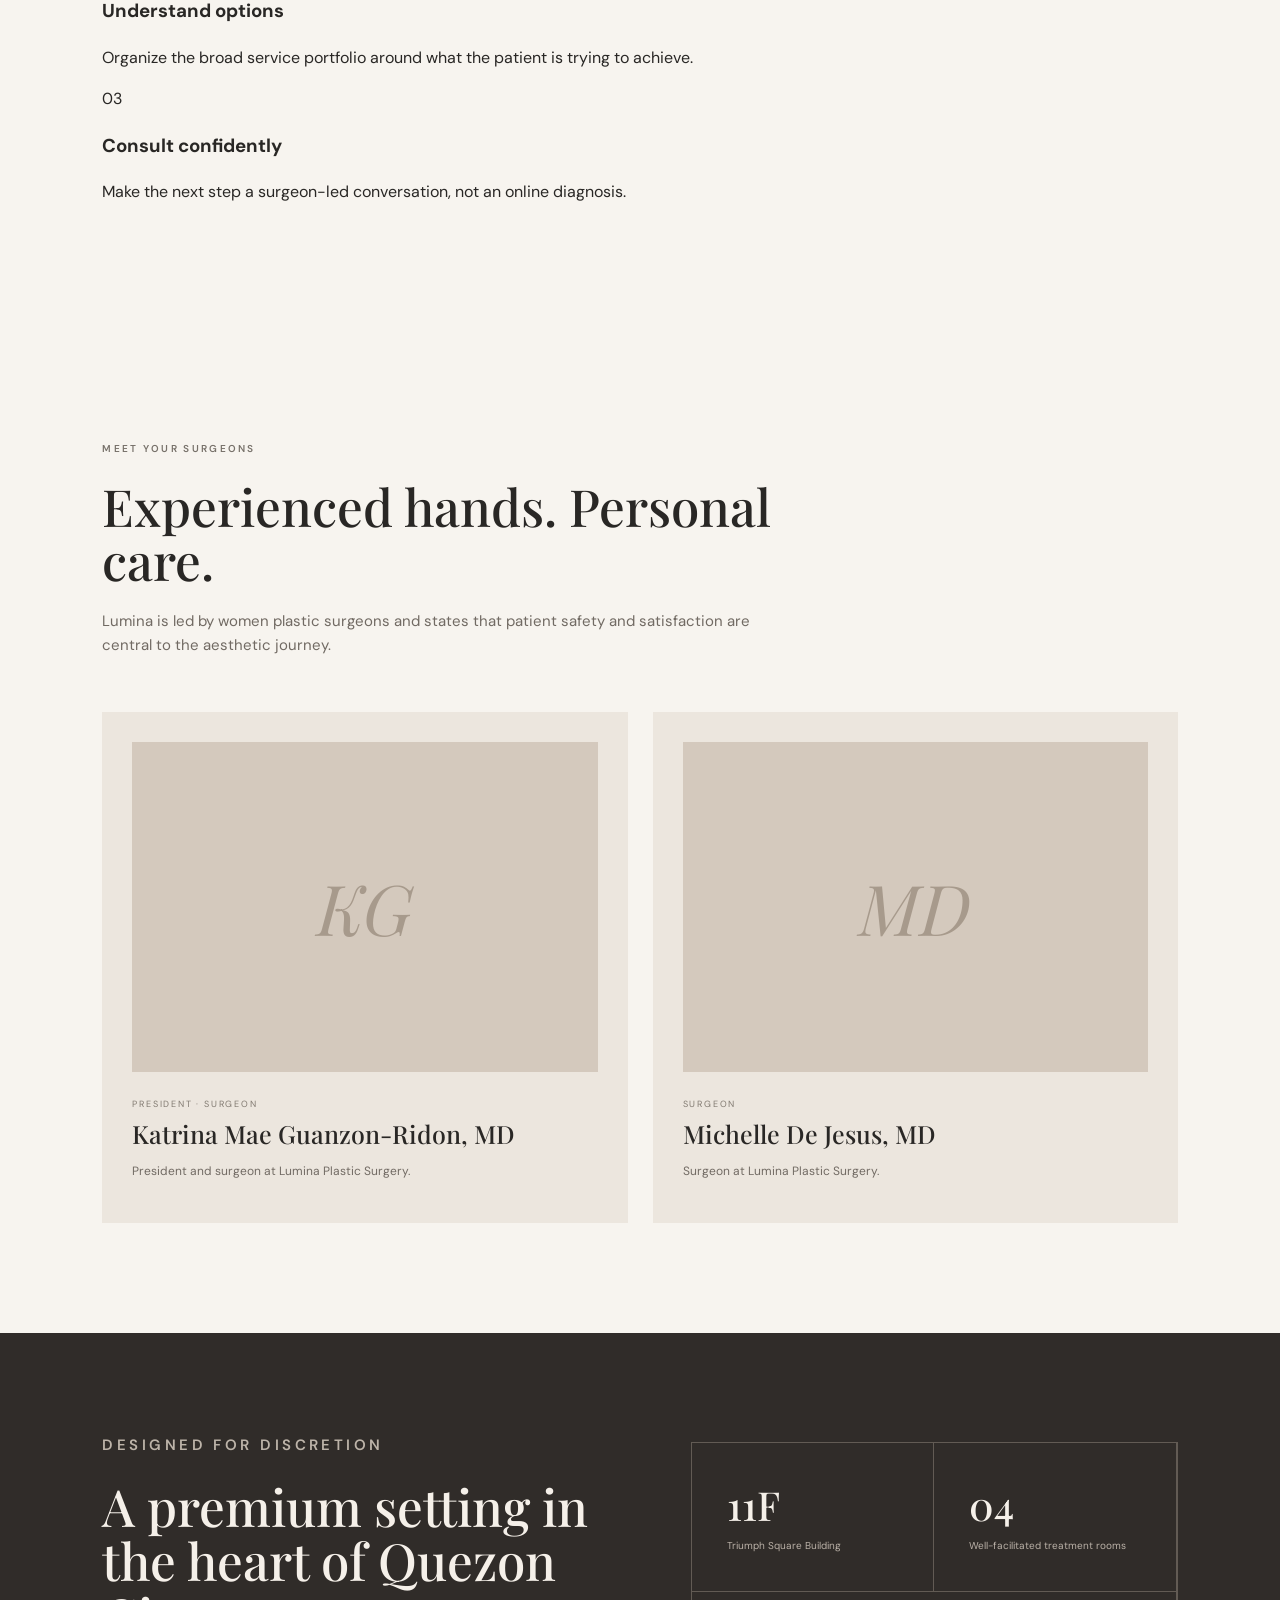
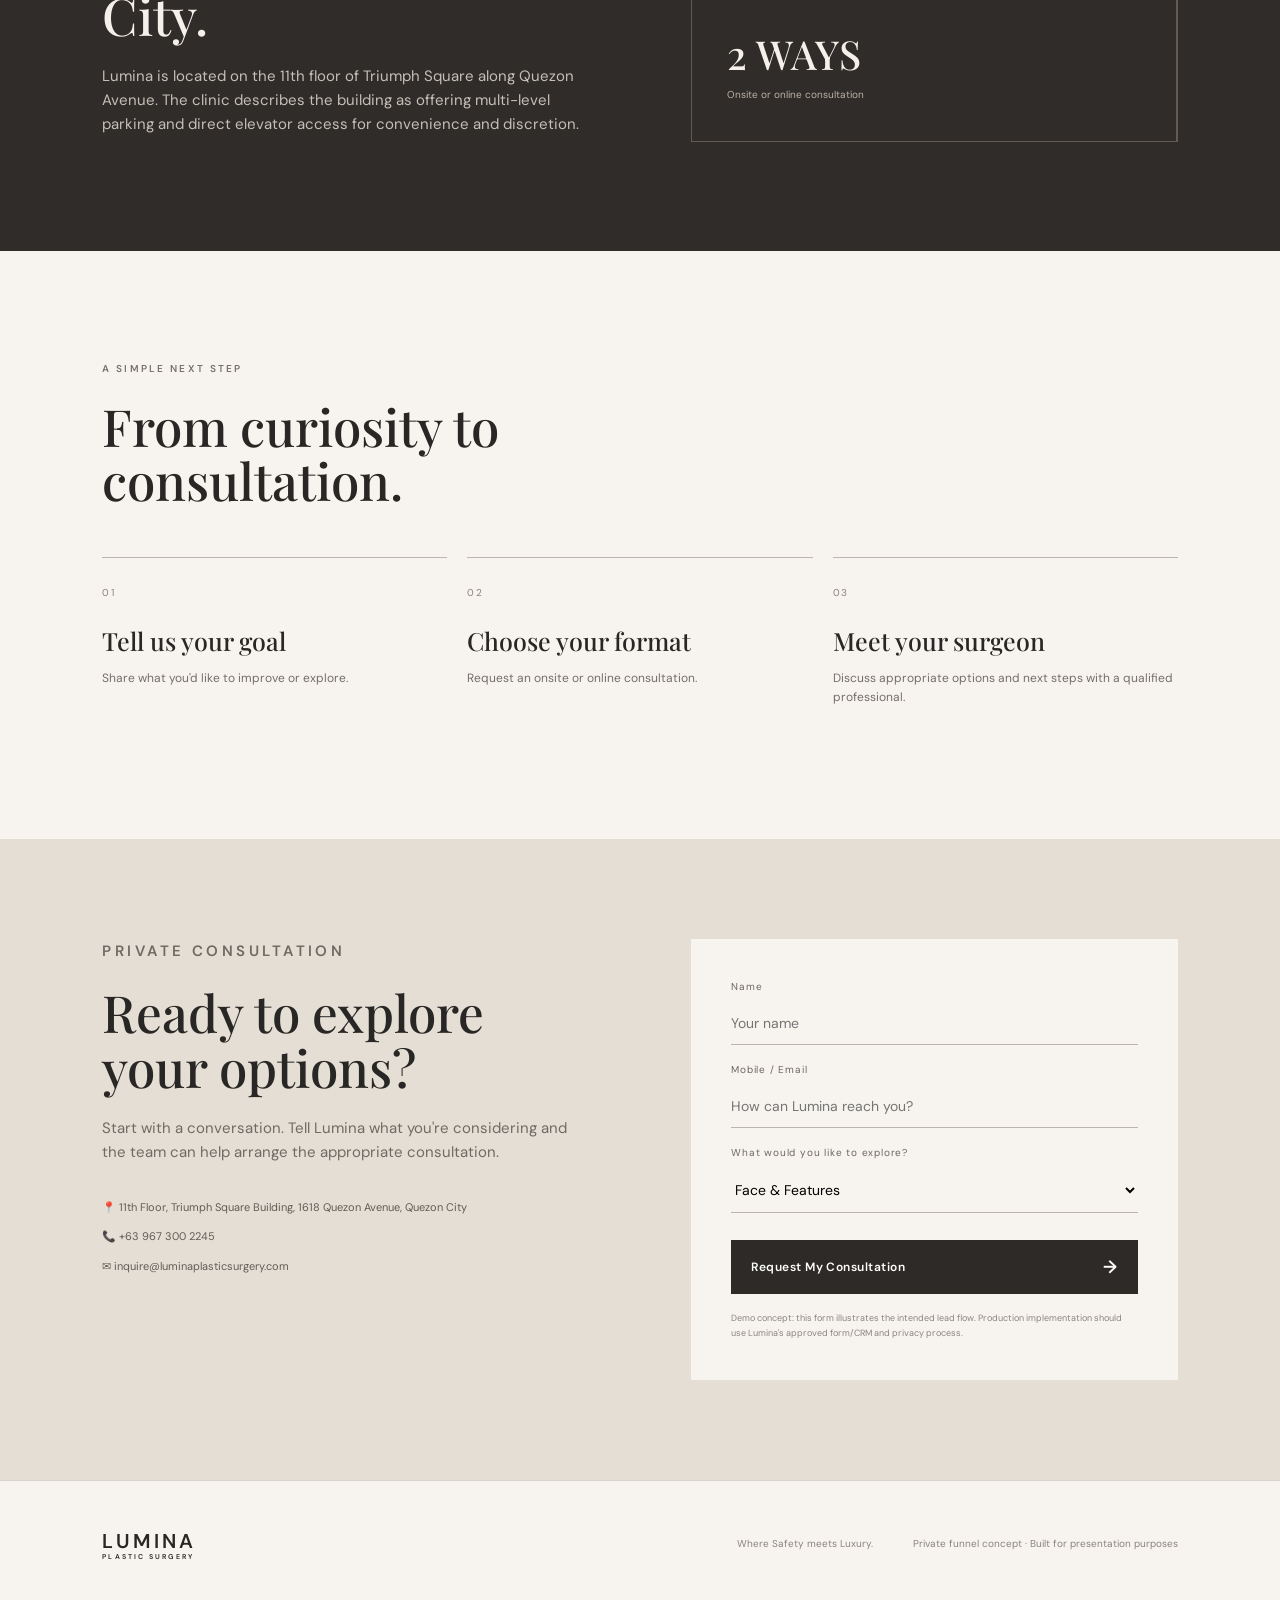
==== commit be04e126: "Upgrade Lumina funnel to V1.1 presentation polish" ====
--- a/index.html
+++ b/index.html
@@ -1 +1 @@
-<!doctype html><html lang="en"><head><meta charset="utf-8"><meta name="viewport" content="width=device-width, initial-scale=1"><title>Lumina Plastic Surgery | Private Consultation</title><meta name="description" content="A private consultation experience for surgical, minimally invasive, and non-invasive aesthetic care at Lumina Plastic Surgery in Quezon City."><meta name="theme-color" content="#f6f2ec"><meta property="og:title" content="Lumina Plastic Surgery | Private Consultation"><meta property="og:description" content="Your goals. Your options. Your consultation."><meta property="og:type" content="website"><link rel="preconnect" href="https://fonts.googleapis.com"><link rel="preconnect" href="https://fonts.gstatic.com" crossorigin><link href="https://fonts.googleapis.com/css2?family=DM+Sans:wght@400;500;600&family=Playfair+Display:wght@500;600&display=swap" rel="stylesheet"><link rel="stylesheet" href="styles.css"></head><body><header class="nav"><a class="brand" href="#top" aria-label="Lumina Plastic Surgery home">LUMINA<span>PLASTIC SURGERY</span></a><a class="nav-cta" href="#consultation">Book a Consultation</a></header><main id="top"><section class="hero"><div class="hero-copy"><p class="eyebrow">WHERE SAFETY MEETS LUXURY</p><h1>Your goals.<br><em>Your options.</em><br>Your consultation.</h1><p class="lead">A private, personalized starting point for exploring aesthetic and plastic surgery options with Lumina's experienced women plastic surgeons.</p><div class="actions"><a class="button primary" href="#consultation">Start Your Consultation <span>→</span></a><a class="text-link" href="#path">Explore your options</a></div><p class="micro">Onsite &amp; online consultations available.</p></div><div class="hero-art" aria-label="Lumina private consultation setting"><div class="arch"><div class="arch-inner"><span>L</span></div></div><div class="art-note">PRIVATE · PERSONALIZED · DISCREET</div></div></section><section class="trust-strip" aria-label="Lumina trust points"><div><strong>DOH-Accredited</strong><span>Plastic surgery operating facility</span></div><div><strong>Women Surgeons</strong><span>Experienced medical leadership</span></div><div><strong>Private Setting</strong><span>Triumph Square, Quezon City</span></div><div><strong>Online + Onsite</strong><span>Consultation options available</span></div></section><section class="section" id="path"><div class="section-intro"><p class="eyebrow">YOUR STARTING POINT</p><h2>What would you like to explore?</h2><p>You don't need to know the exact procedure before speaking with a surgeon. Start with your goal, and let the consultation guide the next step.</p></div><div class="goal-grid"><a href="#consultation"><span>01</span><strong>Face &amp; Features</strong><small>Rhinoplasty, eyelid surgery, facial rejuvenation &amp; more</small><b>Explore →</b></a><a href="#consultation"><span>02</span><strong>Breast</strong><small>Augmentation, reduction, lift &amp; personalized options</small><b>Explore →</b></a><a href="#consultation"><span>03</span><strong>Body</strong><small>Liposuction, tummy tuck, body contouring &amp; more</small><b>Explore →</b></a><a href="#consultation"><span>04</span><strong>Skin &amp; Non-Surgical</strong><small>Threads, injectables, lasers, skin treatments &amp; more</small><b>Explore →</b></a></div></section><section class="editorial"><div class="editorial-image"><div><span>LUMINA</span><small>PRIVATE CARE · THOUGHTFUL RESULTS</small></div></div><div class="editorial-copy"><p class="eyebrow">THE LUMINA EXPERIENCE</p><h2>Care that starts with listening.</h2><p>Aesthetic decisions are personal. Lumina brings together surgical, minimally invasive, and non-invasive solutions in a setting designed around privacy, safety, and personalized care.</p><ul><li>Consult directly with experienced women plastic surgeons</li><li>Explore options based on your individual goals</li><li>Receive care in a private, premium clinic environment</li></ul><a class="text-link" href="#consultation">See what your consultation can look like →</a></div></section><section class="doctors section"><div class="section-intro"><p class="eyebrow">MEET YOUR SURGEONS</p><h2>Experienced hands. Personal care.</h2><p>Lumina is led by women plastic surgeons focused on patient safety, satisfaction, and thoughtful aesthetic care.</p></div><div class="doctor-grid"><article><div class="portrait">KG</div><p class="role">PRESIDENT · SURGEON</p><h3>Katrina Mae Guanzon-Ridon, MD</h3><p>One of Lumina's surgical leaders, guiding patients through personalized treatment decisions.</p></article><article><div class="portrait">MD</div><p class="role">SURGEON</p><h3>Michelle De Jesus, MD</h3><p>Part of Lumina's women-led surgical team delivering individualized patient care.</p></article></div></section><section class="facility"><div><p class="eyebrow">DESIGNED FOR DISCRETION</p><h2>A premium setting in the heart of Quezon City.</h2><p>Lumina is located on the 11th floor of Triumph Square along Quezon Avenue, with multi-level parking and direct elevator access.</p></div><div class="facility-card"><div><strong>11F</strong><span>Triumph Square Building</span></div><div><strong>04</strong><span>Well-facilitated treatment rooms</span></div><div><strong>01</strong><span>Private consultation experience</span></div></div></section><section class="steps section"><div class="section-intro"><p class="eyebrow">A SIMPLE NEXT STEP</p><h2>What happens when you inquire?</h2></div><div class="step-grid"><div><span>01</span><h3>Tell us your goal</h3><p>Share what you'd like to improve or explore.</p></div><div><span>02</span><h3>Choose your format</h3><p>Request an onsite or online consultation.</p></div><div><span>03</span><h3>Meet your surgeon</h3><p>Discuss appropriate options and next steps.</p></div></div></section><section class="consult" id="consultation"><div class="consult-copy"><p class="eyebrow">PRIVATE CONSULTATION</p><h2>Ready to explore your options?</h2><p>Start with a conversation. Tell Lumina what you're considering and the team can help arrange the appropriate consultation.</p><div class="contact-lines"><a href="https://www.google.com/maps/search/?api=1&query=Triumph+Square+Building+1618+Quezon+Avenue+Quezon+City">📍 11th Floor, Triumph Square Building, 1618 Quezon Avenue, Quezon City</a><a href="tel:+639673002245">📞 +63 967 300 2245</a><a href="mailto:inquire@luminaplasticsurgery.com">✉ inquire@luminaplasticsurgery.com</a></div></div><form class="form" action="https://formsubmit.co/inquire@luminaplasticsurgery.com" method="POST"><input type="hidden" name="_subject" value="Lumina Consultation Inquiry"><input type="hidden" name="_captcha" value="false"><input type="hidden" name="_template" value="table"><label>Name<input name="name" autocomplete="name" required placeholder="Your name"></label><label>Mobile / Email<input name="contact" autocomplete="email" required placeholder="How can Lumina reach you?"></label><label>What would you like to explore?<select name="goal"><option>Face &amp; Features</option><option>Breast</option><option>Body</option><option>Skin &amp; Non-Surgical</option><option>I'm not sure yet</option></select></label><button class="button primary" type="submit">Request My Consultation <span>→</span></button><small>By submitting, you are requesting contact from Lumina. A consultation does not guarantee a particular treatment or result.</small></form></section></main><footer><div class="brand">LUMINA<span>PLASTIC SURGERY</span></div><p>Where Safety meets Luxury.</p><p>Demo funnel concept · Built for presentation purposes</p></footer><a class="mobile-cta" href="#consultation" aria-label="Request a private consultation">Request a Private Consultation <span>→</span></a></body></html>+<!doctype html><html lang="en"><head><meta charset="utf-8"><meta name="viewport" content="width=device-width,initial-scale=1"><title>Lumina Plastic Surgery | Private Consultation</title><meta name="description" content="A private, personalized consultation experience concept for Lumina Plastic Surgery in Quezon City."><meta name="theme-color" content="#f6f2ec"><meta property="og:title" content="Lumina Plastic Surgery | Your Goals. Your Options. Your Consultation."><meta property="og:description" content="A premium patient-journey concept designed around privacy, personalization and surgeon-led consultation."><meta property="og:type" content="website"><link rel="preconnect" href="https://fonts.googleapis.com"><link rel="preconnect" href="https://fonts.gstatic.com" crossorigin><link href="https://fonts.googleapis.com/css2?family=DM+Sans:wght@400;500;600&family=Playfair+Display:wght@500;600&display=swap" rel="stylesheet"><link rel="stylesheet" href="styles.css"></head><body><header class="nav"><a class="brand" href="#top" aria-label="Lumina Plastic Surgery home">LUMINA<span>PLASTIC SURGERY</span></a><a class="nav-cta" href="#consultation">Book a Consultation</a></header><main id="top"><section class="hero"><div class="hero-copy"><p class="eyebrow">WHERE SAFETY MEETS LUXURY</p><h1>Your goals.<br><em>Your options.</em><br>Your consultation.</h1><p class="lead">A private, personalized starting point for exploring surgical, minimally invasive, and non-invasive aesthetic options with Lumina's women plastic surgeons.</p><div class="actions"><a class="button primary" href="#consultation">Start Your Consultation <span>→</span></a><a class="text-link" href="#path">Explore your options</a></div><p class="micro">Onsite &amp; online consultations available.</p></div><div class="hero-art" aria-label="Lumina private consultation concept"><div class="arch"><div class="arch-inner"><span>L</span></div></div><div class="art-note">PRIVATE · PERSONALIZED · DISCREET</div></div></section><section class="trust-strip" aria-label="Lumina verified trust points"><div><strong>DOH-Accredited</strong><span>Plastic surgery operating facility</span></div><div><strong>Women Plastic Surgeons</strong><span>Katrina Mae Guanzon-Ridon, MD &amp; Michelle De Jesus, MD</span></div><div><strong>Private Setting</strong><span>Triumph Square, Quezon City</span></div><div><strong>Online + Onsite</strong><span>Consultation options available</span></div></section><section class="section" id="path"><div class="section-intro"><p class="eyebrow">YOUR STARTING POINT</p><h2>What would you like to explore?</h2><p>You don't need to know the exact procedure before speaking with a surgeon. Start with your goal, then use the consultation to understand the appropriate options.</p></div><div class="goal-grid"><a href="#consultation"><span>01</span><strong>Face &amp; Features</strong><small>Rhinoplasty, eyelid surgery, facial rejuvenation &amp; more</small><b>Explore →</b></a><a href="#consultation"><span>02</span><strong>Breast</strong><small>Augmentation, reduction, lift &amp; personalized options</small><b>Explore →</b></a><a href="#consultation"><span>03</span><strong>Body</strong><small>Liposuction, tummy tuck, body contouring &amp; more</small><b>Explore →</b></a><a href="#consultation"><span>04</span><strong>Skin &amp; Non-Surgical</strong><small>Threads, injectables, lasers, skin treatments &amp; more</small><b>Explore →</b></a></div></section><section class="editorial"><div class="editorial-image"><div><span>LUMINA</span><small>PRIVATE CARE · THOUGHTFUL RESULTS</small></div></div><div class="editorial-copy"><p class="eyebrow">THE LUMINA EXPERIENCE</p><h2>Premium care should feel personal from the first click.</h2><p>Lumina's public positioning combines safety, luxury, privacy and personalized service. This concept brings those qualities into the first digital interaction instead of making a prospective patient navigate a long treatment list on their own.</p><ul><li>Start with a personal goal rather than a procedure name</li><li>Explore surgical, minimally invasive and non-invasive pathways</li><li>Move naturally toward an onsite or online surgeon consultation</li></ul><a class="text-link" href="#consultation">See what your consultation can look like →</a></div></section><section class="section proof-section"><div class="section-intro"><p class="eyebrow">WHY THIS JOURNEY FITS LUMINA</p><h2>Privacy is not just a detail. It can be part of the decision.</h2><p>Lumina says its Triumph Square location is designed around patient exclusivity and privacy, with multi-level parking, direct elevator access, private restrooms and a DOH-accredited plastic surgery operating facility.</p></div><div class="proof-grid"><article><span>01</span><h3>Explore privately</h3><p>Give patients a discreet starting point before they contact the clinic.</p></article><article><span>02</span><h3>Understand options</h3><p>Organize the broad service portfolio around what the patient is trying to achieve.</p></article><article><span>03</span><h3>Consult confidently</h3><p>Make the next step a surgeon-led conversation, not an online diagnosis.</p></article></div></section><section class="doctors section"><div class="section-intro"><p class="eyebrow">MEET YOUR SURGEONS</p><h2>Experienced hands. Personal care.</h2><p>Lumina is led by women plastic surgeons and states that patient safety and satisfaction are central to the aesthetic journey.</p></div><div class="doctor-grid"><article><div class="portrait">KG</div><p class="role">PRESIDENT · SURGEON</p><h3>Katrina Mae Guanzon-Ridon, MD</h3><p>President and surgeon at Lumina Plastic Surgery.</p></article><article><div class="portrait">MD</div><p class="role">SURGEON</p><h3>Michelle De Jesus, MD</h3><p>Surgeon at Lumina Plastic Surgery.</p></article></div></section><section class="facility"><div><p class="eyebrow">DESIGNED FOR DISCRETION</p><h2>A premium setting in the heart of Quezon City.</h2><p>Lumina is located on the 11th floor of Triumph Square along Quezon Avenue. The clinic describes the building as offering multi-level parking and direct elevator access for convenience and discretion.</p></div><div class="facility-card"><div><strong>11F</strong><span>Triumph Square Building</span></div><div><strong>04</strong><span>Well-facilitated treatment rooms</span></div><div><strong>2 WAYS</strong><span>Onsite or online consultation</span></div></div></section><section class="steps section"><div class="section-intro"><p class="eyebrow">A SIMPLE NEXT STEP</p><h2>From curiosity to consultation.</h2></div><div class="step-grid"><div><span>01</span><h3>Tell us your goal</h3><p>Share what you'd like to improve or explore.</p></div><div><span>02</span><h3>Choose your format</h3><p>Request an onsite or online consultation.</p></div><div><span>03</span><h3>Meet your surgeon</h3><p>Discuss appropriate options and next steps with a qualified professional.</p></div></div></section><section class="consult" id="consultation"><div class="consult-copy"><p class="eyebrow">PRIVATE CONSULTATION</p><h2>Ready to explore your options?</h2><p>Start with a conversation. Tell Lumina what you're considering and the team can help arrange the appropriate consultation.</p><div class="contact-lines"><a href="https://www.google.com/maps/search/?api=1&query=Triumph+Square+Building+1618+Quezon+Avenue+Quezon+City">📍 11th Floor, Triumph Square Building, 1618 Quezon Avenue, Quezon City</a><a href="tel:+639673002245">📞 +63 967 300 2245</a><a href="mailto:inquire@luminaplasticsurgery.com">✉ inquire@luminaplasticsurgery.com</a></div></div><form class="form" action="https://formsubmit.co/inquire@luminaplasticsurgery.com" method="POST"><input type="hidden" name="_subject" value="Lumina Consultation Inquiry"><input type="hidden" name="_captcha" value="false"><input type="hidden" name="_template" value="table"><label>Name<input name="name" autocomplete="name" required placeholder="Your name"></label><label>Mobile / Email<input name="contact" autocomplete="email" required placeholder="How can Lumina reach you?"></label><label>What would you like to explore?<select name="goal"><option>Face &amp; Features</option><option>Breast</option><option>Body</option><option>Skin &amp; Non-Surgical</option><option>I'm not sure yet</option></select></label><button class="button primary" type="submit">Request My Consultation <span>→</span></button><small>Demo concept: this form illustrates the intended lead flow. Production implementation should use Lumina's approved form/CRM and privacy process.</small></form></section></main><footer><div class="brand">LUMINA<span>PLASTIC SURGERY</span></div><p>Where Safety meets Luxury.</p><p>Private funnel concept · Built for presentation purposes</p></footer><a class="mobile-cta" href="#consultation" aria-label="Request a private consultation">Request a Private Consultation <span>→</span></a></body></html>
--- a/styles.css
+++ b/styles.css
@@ -1 +1 @@
-*{box-sizing:border-box}html{scroll-behavior:smooth}body{margin:0;background:#f7f4ef;color:#292725;font-family:'DM Sans',sans-serif;line-height:1.6}.nav{height:78px;display:flex;align-items:center;justify-content:space-between;padding:0 6vw;border-bottom:1px solid #ded9d1;background:#f7f4ef;position:sticky;top:0;z-index:10}.brand{font:600 20px 'DM Sans';letter-spacing:.16em;color:#292725;text-decoration:none}.brand span{display:block;font-size:7px;letter-spacing:.3em;margin-top:-2px}.nav-cta{border-bottom:1px solid #292725;text-decoration:none;color:#292725;font-size:13px;padding:4px 0}.hero{min-height:calc(100vh - 78px);display:grid;grid-template-columns:1fr .85fr;padding:7vw 8vw;gap:7vw;align-items:center}.eyebrow{font-size:10px;letter-spacing:.23em;font-weight:600;color:#77716a;margin:0 0 22px}.hero h1,h2{font-family:'Playfair Display',serif;font-weight:500;line-height:1.06}.hero h1{font-size:clamp(48px,6vw,88px);margin:0 0 28px}.hero h1 em{font-style:italic}.lead{font-size:17px;max-width:600px;color:#655f59}.actions{display:flex;gap:25px;align-items:center;margin-top:36px}.button{display:inline-flex;align-items:center;justify-content:space-between;gap:25px;border:0;text-decoration:none;padding:15px 20px;font:600 12px 'DM Sans';letter-spacing:.04em;cursor:pointer}.primary{background:#2e2a27;color:#fff}.primary span{font-size:18px}.text-link{color:#393531;text-decoration:none;border-bottom:1px solid #77716a;padding-bottom:4px;font-size:12px}.micro{font-size:10px;color:#8a847d;margin-top:20px}.hero-art{height:620px;position:relative;display:flex;justify-content:center;align-items:center;background:#e9e2d9;overflow:hidden}.arch{width:70%;height:82%;border-radius:50% 50% 0 0;background:#d4c7ba;padding:12%;position:relative}.arch-inner{height:100%;border-radius:50% 50% 0 0;background:#eee8e1;display:flex;align-items:center;justify-content:center}.arch-inner span{font:italic 150px 'Playfair Display';color:#c8b8a8}.art-note{position:absolute;bottom:28px;left:28px;font-size:9px;letter-spacing:.2em;color:#625b53}.trust-strip{display:grid;grid-template-columns:repeat(4,1fr);border-top:1px solid #d9d4cd;border-bottom:1px solid #d9d4cd}.trust-strip div{padding:27px 4vw;border-right:1px solid #d9d4cd}.trust-strip div:last-child{border:0}.trust-strip strong,.trust-strip span{display:block}.trust-strip strong{font:500 17px 'Playfair Display'}.trust-strip span{font-size:10px;color:#817b74;margin-top:4px}.section{padding:110px 8vw}.section-intro{max-width:700px}.section-intro h2,.editorial h2,.facility h2,.consult h2{font-size:clamp(38px,4vw,60px);margin:0 0 22px}.section-intro>p:last-child,.editorial-copy>p,.facility p,.consult-copy>p{color:#716a63;font-size:15px}.goal-grid{display:grid;grid-template-columns:repeat(4,1fr);gap:15px;margin-top:55px}.goal-grid a{background:#ebe6df;color:#292725;text-decoration:none;padding:30px;min-height:280px;display:flex;flex-direction:column;transition:.25s}.goal-grid a:hover{transform:translateY(-5px);background:#e4ddd4}.goal-grid span,.step-grid span{font-size:10px;color:#8a8178;letter-spacing:.15em}.goal-grid strong{font:500 25px 'Playfair Display';margin-top:auto}.goal-grid small{font-size:11px;color:#746d66;margin:10px 0 22px}.goal-grid b{font-size:10px;font-weight:500}.editorial{display:grid;grid-template-columns:1fr 1fr;min-height:650px}.editorial-image{background:#ded6cc;display:flex;align-items:end;padding:55px}.editorial-image div{border-left:1px solid #776f66;padding-left:18px}.editorial-image span{font:italic 50px 'Playfair Display';display:block}.editorial-image small{font-size:9px;letter-spacing:.2em}.editorial-copy{padding:9vw;display:flex;flex-direction:column;justify-content:center}.editorial-copy ul{padding:0;list-style:none;margin:20px 0 30px}.editorial-copy li{padding:11px 0;border-bottom:1px solid #d8d1c8;font-size:12px}.editorial-copy li:before{content:'—';margin-right:10px;color:#a3988c}.doctor-grid{display:grid;grid-template-columns:1fr 1fr;gap:25px;margin-top:55px}.doctor-grid article{background:#ece6de;padding:30px}.portrait{height:330px;background:#d4c9bd;display:flex;align-items:center;justify-content:center;font:italic 70px 'Playfair Display';color:#a79a8c}.role{font-size:9px;letter-spacing:.2em;color:#807970;margin:25px 0 5px}.doctor-grid h3{font:500 25px 'Playfair Display';margin:0}.doctor-grid article>p:last-child{font-size:12px;color:#716a63}.facility{padding:100px 8vw;background:#302c29;color:#f5f0e9;display:grid;grid-template-columns:1fr 1fr;gap:8vw;align-items:center}.facility .eyebrow{color:#bdb4a9}.facility p{color:#c6bfb7}.facility-card{border:1px solid #625b54;display:grid;grid-template-columns:1fr 1fr}.facility-card div{padding:35px;border-right:1px solid #625b54;border-bottom:1px solid #625b54}.facility-card div:last-child{grid-column:span 2;border-bottom:0}.facility-card strong{display:block;font:500 40px 'Playfair Display'}.facility-card span{font-size:10px;color:#bbb2a8}.steps{padding-bottom:100px}.step-grid{display:grid;grid-template-columns:repeat(3,1fr);gap:20px;margin-top:50px}.step-grid>div{border-top:1px solid #bdb6ae;padding:20px 0}.step-grid h3{font:500 25px 'Playfair Display';margin:20px 0 5px}.step-grid p{font-size:12px;color:#756e67}.consult{display:grid;grid-template-columns:1fr 1fr;gap:8vw;background:#e5ded5;padding:100px 8vw}.contact-lines{display:flex;flex-direction:column;gap:12px;margin-top:35px;font-size:11px}.contact-lines a{color:#625b54;text-decoration:none}.contact-lines a:hover{text-decoration:underline}.form{background:#f7f4ef;padding:40px;display:flex;flex-direction:column;gap:17px}.form label{font-size:10px;letter-spacing:.08em;color:#6d665f}.form input,.form select{display:block;width:100%;margin-top:7px;border:0;border-bottom:1px solid #bcb5ad;background:transparent;padding:12px 0;font:14px 'DM Sans';outline:none}.form button{margin-top:10px}.form small{font-size:9px;color:#8b847c}footer{padding:45px 8vw;border-top:1px solid #d9d3cb;display:flex;align-items:center;gap:40px}footer p{font-size:10px;color:#8a837b;margin-left:auto}footer p:last-child{margin-left:0}.mobile-cta{display:none}@media(max-width:800px){.nav{padding:0 5vw}.nav-cta{font-size:11px}.hero,.editorial,.facility,.consult{grid-template-columns:1fr}.hero{padding:65px 6vw;gap:45px}.hero-art{height:420px}.trust-strip{grid-template-columns:1fr 1fr}.trust-strip div:nth-child(2){border-right:0}.goal-grid{grid-template-columns:1fr 1fr}.section{padding:75px 6vw}.editorial-copy{padding:75px 6vw}.doctor-grid,.step-grid{grid-template-columns:1fr}.facility,.consult{padding:75px 6vw}.consult{gap:40px}footer{display:block;padding:40px 6vw}footer p{margin:15px 0}.brand{font-size:17px}.mobile-cta{display:flex;position:fixed;left:16px;right:16px;bottom:16px;z-index:30;align-items:center;justify-content:space-between;background:#2e2a27;color:#fff;text-decoration:none;padding:15px 18px;font-size:12px;box-shadow:0 10px 30px rgba(0,0,0,.16)}.mobile-cta span{font-size:18px}}@media(max-width:480px){.goal-grid,.trust-strip{grid-template-columns:1fr}.trust-strip div{border-right:0;border-bottom:1px solid #d9d4cd}.hero h1{font-size:47px}.actions{align-items:flex-start;flex-direction:column}.form{padding:25px}.facility-card{grid-template-columns:1fr}.facility-card div{border-right:0}.facility-card div:last-child{grid-column:auto}.portrait{height:270px}}+*{box-sizing:border-box}html{scroll-behavior:smooth}body{margin:0;background:#f7f4ef;color:#292725;font-family:'DM Sans',sans-serif;line-height:1.6}.nav{height:78px;display:flex;align-items:center;justify-content:space-between;padding:0 6vw;border-bottom:1px solid #ded9d1;background:#f7f4ef;position:sticky;top:0;z-index:10}.brand{font:600 20px 'DM Sans';letter-spacing:.16em;color:#292725;text-decoration:none}.brand span{display:block;font-size:7px;letter-spacing:.3em;margin-top:-2px}.nav-cta{border-bottom:1px solid #292725;text-decoration:none;color:#292725;font-size:13px;padding:4px 0}.hero{min-height:calc(100vh - 78px);display:grid;grid-template-columns:1fr .85fr;padding:7vw 8vw;gap:7vw;align-items:center}.eyebrow{font-size:10px;letter-spacing:.23em;font-weight:600;color:#77716a;margin:0 0 22px}.hero h1,h2{font-family:'Playfair Display',serif;font-weight:500;line-height:1.06}.hero h1{font-size:clamp(48px,6vw,88px);margin:0 0 28px}.hero h1 em{font-style:italic}.lead{font-size:17px;max-width:600px;color:#655f59}.actions{display:flex;gap:25px;align-items:center;margin-top:36px}.button{display:inline-flex;align-items:center;justify-content:space-between;gap:25px;border:0;text-decoration:none;padding:15px 20px;font:600 12px 'DM Sans';letter-spacing:.04em;cursor:pointer}.primary{background:#2e2a27;color:#fff}.primary span{font-size:18px}.text-link{color:#393531;text-decoration:none;border-bottom:1px solid #77716a;padding-bottom:4px;font-size:12px}.micro{font-size:10px;color:#8a847d;margin-top:20px}.hero-art{height:620px;position:relative;display:flex;justify-content:center;align-items:center;background:#e9e2d9;overflow:hidden}.arch{width:70%;height:82%;border-radius:50% 50% 0 0;background:#d4c7ba;padding:12%;position:relative}.arch-inner{height:100%;border-radius:50% 50% 0 0;background:#eee8e1;display:flex;align-items:center;justify-content:center}.arch-inner span{font:italic 150px 'Playfair Display';color:#c8b8a8}.art-note{position:absolute;bottom:28px;left:28px;font-size:9px;letter-spacing:.2em;color:#625b53}.trust-strip{display:grid;grid-template-columns:repeat(4,1fr);border-top:1px solid #d9d4cd;border-bottom:1px solid #d9d4cd}.trust-strip div{padding:27px 4vw;border-right:1px solid #d9d4cd}.trust-strip div:last-child{border:0}.trust-strip strong,.trust-strip span{display:block}.trust-strip strong{font:500 17px 'Playfair Display'}.trust-strip span{font-size:10px;color:#817b74;margin-top:4px}.section{padding:110px 8vw}.section-intro{max-width:700px}.section-intro h2,.editorial h2,.facility h2,.consult h2{font-size:clamp(38px,4vw,60px);margin:0 0 22px}.section-intro>p:last-child,.editorial-copy>p,.facility p,.consult-copy>p{color:#716a63;font-size:15px}.goal-grid{display:grid;grid-template-columns:repeat(4,1fr);gap:15px;margin-top:55px}.goal-grid a{background:#ebe6df;color:#292725;text-decoration:none;padding:30px;min-height:280px;display:flex;flex-direction:column;transition:.25s}.goal-grid a:hover{transform:translateY(-5px);background:#e4ddd4}.goal-grid span,.step-grid span{font-size:10px;color:#8a8178;letter-spacing:.15em}.goal-grid strong{font:500 25px 'Playfair Display';margin-top:auto}.goal-grid small{font-size:11px;color:#746d66;margin:10px 0 22px}.goal-grid b{font-size:10px;font-weight:500}.editorial{display:grid;grid-template-columns:1fr 1fr;min-height:650px}.editorial-image{background:#ded6cc;display:flex;align-items:end;padding:55px}.editorial-image div{border-left:1px solid #776f66;padding-left:18px}.editorial-image span{font:italic 50px 'Playfair Display';display:block}.editorial-image small{font-size:9px;letter-spacing:.2em}.editorial-copy{padding:9vw;display:flex;flex-direction:column;justify-content:center}.editorial-copy ul{padding:0;list-style:none;margin:20px 0 30px}.editorial-copy li{padding:11px 0;border-bottom:1px solid #d8d1c8;font-size:12px}.editorial-copy li:before{content:'—';margin-right:10px;color:#a3988c}.doctor-grid{display:grid;grid-template-columns:1fr 1fr;gap:25px;margin-top:55px}.doctor-grid article{background:#ece6de;padding:30px}.portrait{height:330px;background:#d4c9bd;display:flex;align-items:center;justify-content:center;font:italic 70px 'Playfair Display';color:#a79a8c}.role{font-size:9px;letter-spacing:.2em;color:#807970;margin:25px 0 5px}.doctor-grid h3{font:500 25px 'Playfair Display';margin:0}.doctor-grid article>p:last-child{font-size:12px;color:#716a63}.facility{padding:100px 8vw;background:#302c29;color:#f5f0e9;display:grid;grid-template-columns:1fr 1fr;gap:8vw;align-items:center}.facility .eyebrow{color:#bdb4a9}.facility p{color:#c6bfb7}.facility-card{border:1px solid #625b54;display:grid;grid-template-columns:1fr 1fr}.facility-card div{padding:35px;border-right:1px solid #625b54;border-bottom:1px solid #625b54}.facility-card div:last-child{grid-column:span 2;border-bottom:0}.facility-card strong{display:block;font:500 40px 'Playfair Display'}.facility-card span{font-size:10px;color:#bbb2a8}.steps{padding-bottom:100px}.step-grid{display:grid;grid-template-columns:repeat(3,1fr);gap:20px;margin-top:50px}.step-grid>div{border-top:1px solid #bdb6ae;padding:20px 0}.step-grid h3{font:500 25px 'Playfair Display';margin:20px 0 5px}.step-grid p{font-size:12px;color:#756e67}.consult{display:grid;grid-template-columns:1fr 1fr;gap:8vw;background:#e5ded5;padding:100px 8vw}.contact-lines{display:flex;flex-direction:column;gap:12px;margin-top:35px;font-size:11px}.contact-lines a{color:#625b54;text-decoration:none}.contact-lines a:hover{text-decoration:underline}.form{background:#f7f4ef;padding:40px;display:flex;flex-direction:column;gap:17px}.form label{font-size:10px;letter-spacing:.08em;color:#6d665f}.form input,.form select{display:block;width:100%;margin-top:7px;border:0;border-bottom:1px solid #bcb5ad;background:transparent;padding:12px 0;font:14px 'DM Sans';outline:none}.form button{margin-top:10px}.form small{font-size:9px;color:#8b847c}footer{padding:45px 8vw;border-top:1px solid #d9d3cb;display:flex;align-items:center;gap:40px}footer p{font-size:10px;color:#8a837b;margin-left:auto}footer p:last-child{margin-left:0}.mobile-cta{display:none}@media(max-width:1100px) and (min-width:801px){.hero{grid-template-columns:1fr .9fr;gap:5vw;padding:6vw 7vw;min-height:auto}.hero h1{font-size:clamp(48px,5vw,70px)}.hero-art{height:520px}.lead{font-size:15px}.trust-strip div{padding:24px 2.5vw}.section{padding:90px 7vw}}@media(max-width:800px){.nav{padding:0 5vw}.nav-cta{font-size:11px}.hero,.editorial,.facility,.consult{grid-template-columns:1fr}.hero{padding:65px 6vw;gap:45px}.hero-art{height:420px}.trust-strip{grid-template-columns:1fr 1fr}.trust-strip div:nth-child(2){border-right:0}.goal-grid{grid-template-columns:1fr 1fr}.section{padding:75px 6vw}.editorial-copy{padding:75px 6vw}.doctor-grid,.step-grid{grid-template-columns:1fr}.facility,.consult{padding:75px 6vw}.consult{gap:40px}footer{display:block;padding:40px 6vw}footer p{margin:15px 0}.brand{font-size:17px}.mobile-cta{display:flex;position:fixed;left:16px;right:16px;bottom:16px;z-index:30;align-items:center;justify-content:space-between;background:#2e2a27;color:#fff;text-decoration:none;padding:15px 18px;font-size:12px;box-shadow:0 10px 30px rgba(0,0,0,.16)}.mobile-cta span{font-size:18px}}@media(max-width:480px){.goal-grid,.trust-strip{grid-template-columns:1fr}.trust-strip div{border-right:0;border-bottom:1px solid #d9d4cd}.hero h1{font-size:47px}.actions{align-items:flex-start;flex-direction:column}.form{padding:25px}.facility-card{grid-template-columns:1fr}.facility-card div{border-right:0}.facility-card div:last-child{grid-column:auto}.portrait{height:270px}}
